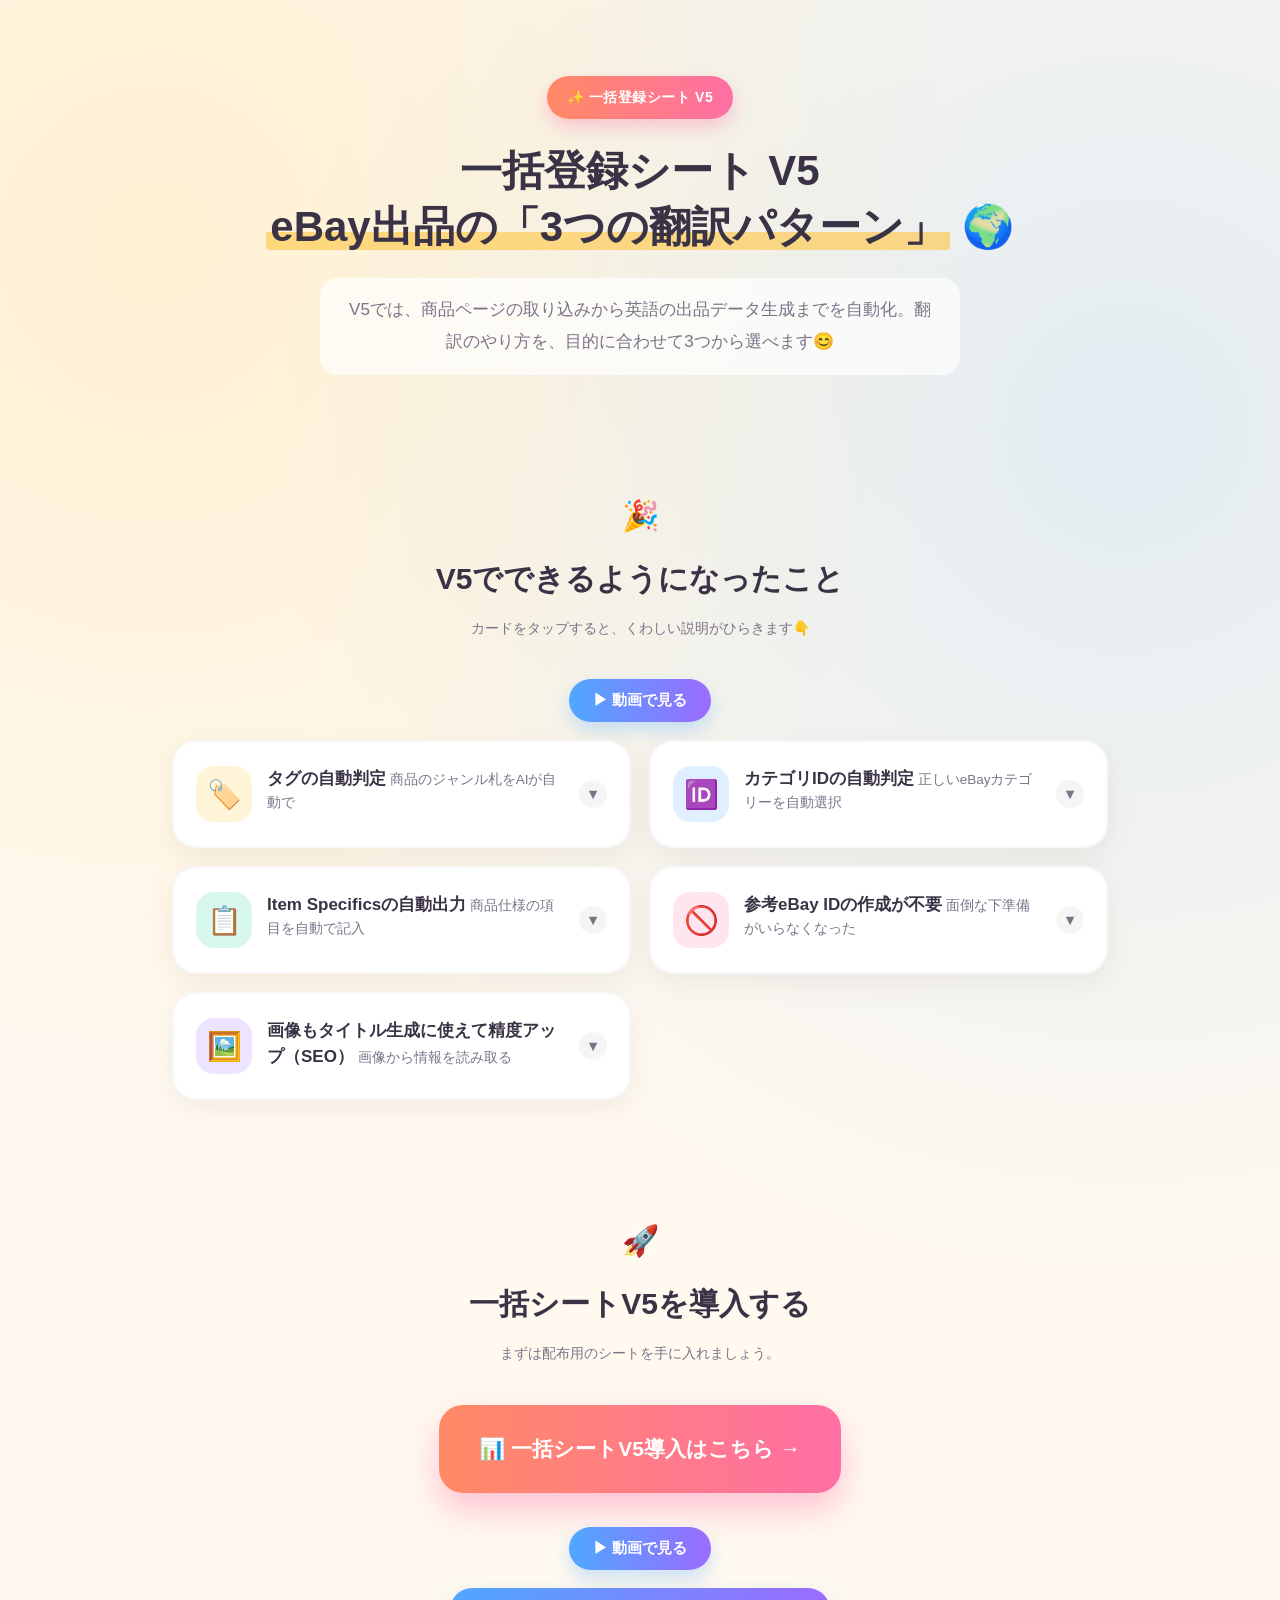
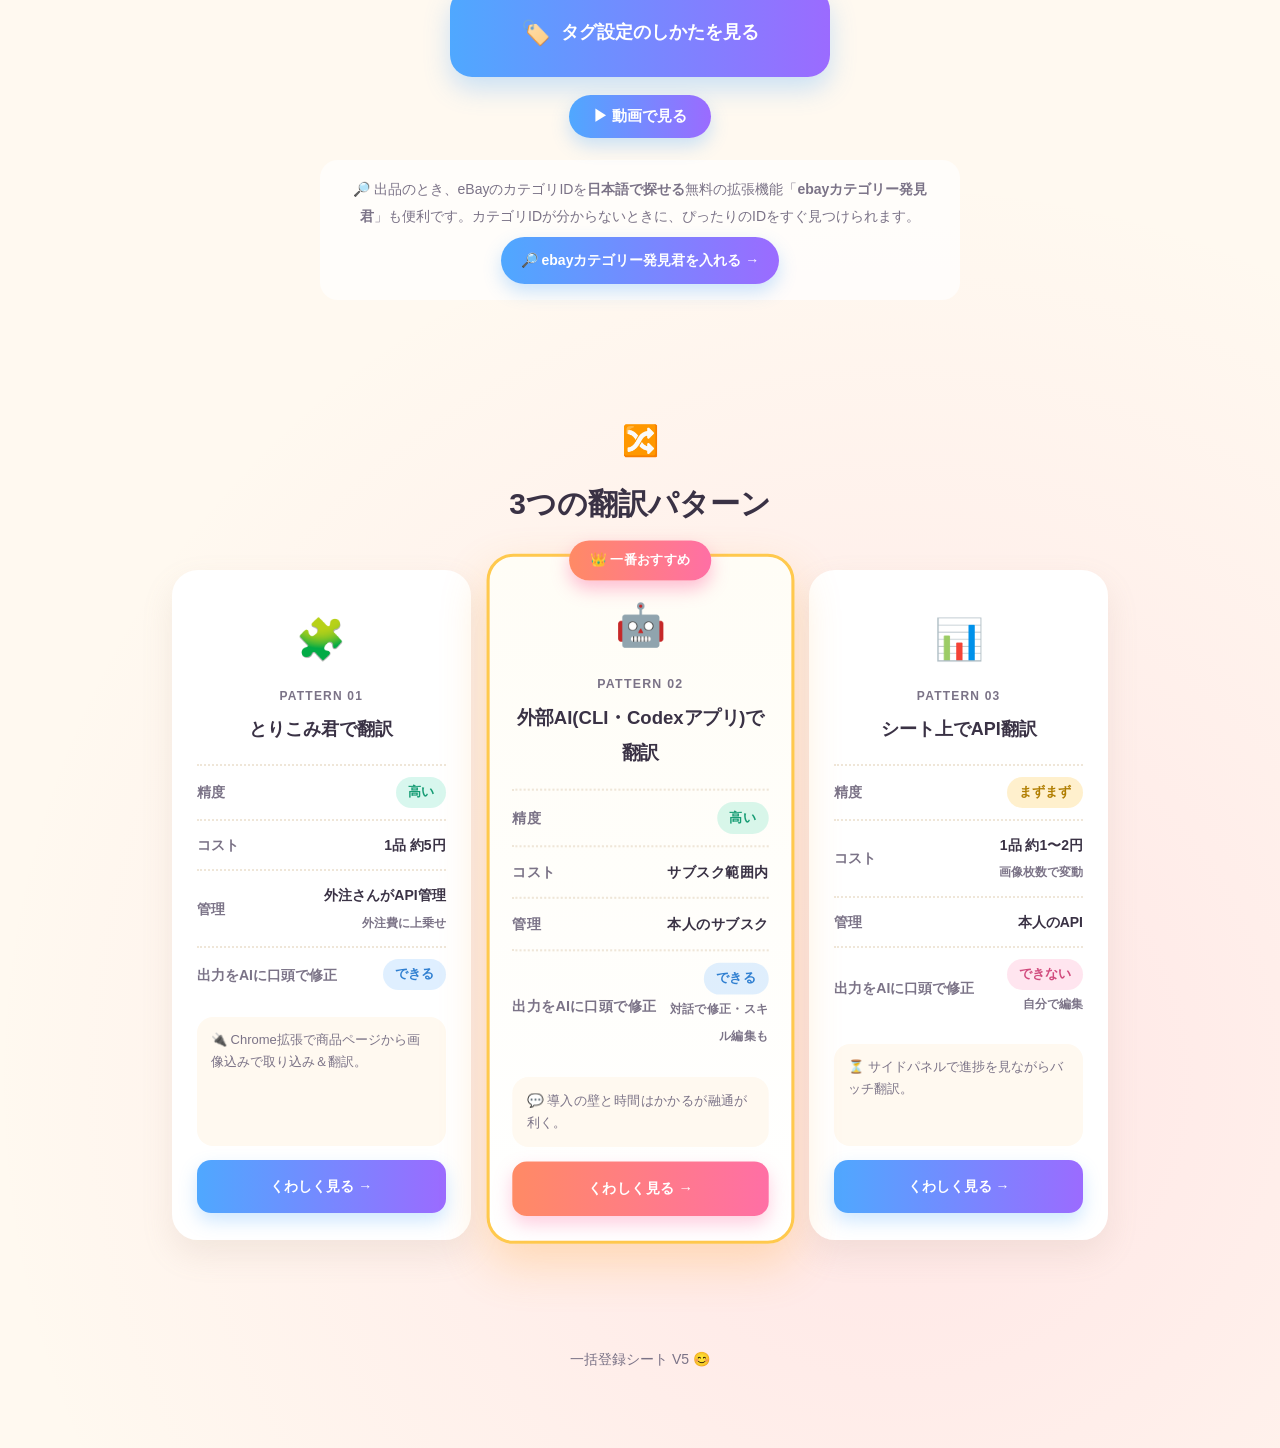
==== index.html @ 91c8193f "一括登録シートV5 ガイドブック（説明動画付き）" ====
<!DOCTYPE html>
<html lang="ja">
<head>
<meta charset="UTF-8">
<meta name="viewport" content="width=device-width, initial-scale=1.0">
<title>一括登録シート V5 — eBay出品の「3つの翻訳パターン」</title>
<style>
  :root {
    --ink: #3a3245;
    --ink-soft: #7b7387;
    --cream: #fff9f0;
    --card: #ffffff;
    --peach: #ff8a65;
    --mint: #2bd4a0;
    --sky: #4fa8ff;
    --grape: #9b6bff;
    --sun: #ffc94d;
    --pink: #ff6fa5;
  }
  * { margin: 0; padding: 0; box-sizing: border-box; }
  html { scroll-behavior: smooth; }
  body {
    font-family: -apple-system, BlinkMacSystemFont, "Hiragino Maru Gothic ProN", "Hiragino Sans", "Yu Gothic", Meiryo, sans-serif;
    color: var(--ink);
    background:
      radial-gradient(circle at 12% 8%, rgba(255,201,77,0.18), transparent 28%),
      radial-gradient(circle at 88% 14%, rgba(79,168,255,0.16), transparent 30%),
      radial-gradient(circle at 70% 88%, rgba(255,111,165,0.14), transparent 32%),
      var(--cream);
    line-height: 1.9;
    -webkit-font-smoothing: antialiased;
  }
  .wrap { max-width: 980px; margin: 0 auto; padding: 0 22px; }

  /* ---------- Header ---------- */
  header { padding: 76px 0 56px; text-align: center; }
  .eyebrow {
    display: inline-block; font-size: 14px; font-weight: 800; letter-spacing: 0.04em;
    color: #fff; padding: 8px 20px; border-radius: 999px; margin-bottom: 24px;
    background: linear-gradient(90deg, var(--peach), var(--pink));
    box-shadow: 0 8px 18px rgba(255,111,165,0.35);
  }
  h1 {
    font-size: clamp(26px, 4.6vw, 42px); font-weight: 900; line-height: 1.35; margin-bottom: 22px;
  }
  h1 .hl {
    background: linear-gradient(transparent 62%, rgba(255,201,77,0.65) 62%);
    padding: 0 4px; border-radius: 4px;
  }
  .lead {
    font-size: clamp(15px, 2.2vw, 17px); color: var(--ink-soft); max-width: 640px; margin: 0 auto;
    background: rgba(255,255,255,0.7); border-radius: 18px; padding: 16px 22px;
  }

  /* ---------- Sections ---------- */
  section { padding: 56px 0; }
  .section-head { text-align: center; margin-bottom: 38px; }
  .section-head h2 { font-size: clamp(22px, 3.6vw, 30px); font-weight: 900; }
  .section-head .emoji { font-size: 30px; display: block; margin-bottom: 6px; }
  .section-head .sub { font-size: 14px; color: var(--ink-soft); margin-top: 8px; }

  /* ---------- Feature accordions ---------- */
  .features { display: grid; grid-template-columns: repeat(2,1fr); gap: 18px; align-items: start; }
  .feature {
    background: var(--card); border-radius: 24px;
    box-shadow: 0 10px 26px rgba(160,140,120,0.12);
    border: 2px solid rgba(0,0,0,0.03);
    overflow: hidden;
    transition: box-shadow .18s, transform .18s;
  }
  .feature:hover { transform: translateY(-3px); box-shadow: 0 16px 34px rgba(160,140,120,0.18); }
  .feature.open { box-shadow: 0 18px 38px rgba(160,140,120,0.20); }

  .feature .acc-btn {
    width: 100%; border: none; background: transparent; cursor: pointer;
    text-align: left; font-family: inherit; color: inherit;
    display: flex; gap: 15px; align-items: flex-start;
    padding: 24px 22px;
  }
  .feature .ic {
    flex: 0 0 56px; width: 56px; height: 56px; border-radius: 18px;
    display: grid; place-items: center; font-size: 28px;
  }
  .feature:nth-child(1) .ic { background: rgba(255,201,77,0.22); }
  .feature:nth-child(2) .ic { background: rgba(79,168,255,0.18); }
  .feature:nth-child(3) .ic { background: rgba(43,212,160,0.18); }
  .feature:nth-child(4) .ic { background: rgba(255,111,165,0.18); }
  .feature:nth-child(5) .ic { background: rgba(155,107,255,0.18); }
  .feature .acc-body-text { flex: 1; min-width: 0; }
  .feature .ft-title { font-size: 17px; font-weight: 800; margin-bottom: 4px; line-height: 1.5; }
  .feature .ft-short { font-size: 13.5px; color: var(--ink-soft); line-height: 1.6; }
  .feature .acc-arrow {
    flex: 0 0 28px; width: 28px; height: 28px; margin-top: 14px;
    border-radius: 999px; background: rgba(0,0,0,0.04);
    display: grid; place-items: center; color: var(--ink-soft);
    font-size: 15px; font-weight: 900; transition: transform .25s, background .2s, color .2s;
  }
  .feature.open .acc-arrow { transform: rotate(180deg); background: rgba(255,138,101,0.2); color: var(--peach); }

  .feature .acc-panel {
    overflow: hidden; max-height: 0;
    transition: max-height .3s ease;
  }
  .feature .acc-inner {
    padding: 0 22px 24px 93px;
    font-size: 14px; color: var(--ink); line-height: 1.85;
  }
  .feature .acc-inner .detail-box {
    background: var(--cream); border-radius: 16px; padding: 14px 16px;
    border: 1px dashed rgba(255,138,101,0.4);
  }

  /* ---------- Comparison cards ---------- */
  .cards { display: grid; grid-template-columns: repeat(3,1fr); gap: 20px; align-items: stretch; }
  .card {
    position: relative; background: var(--card); border-radius: 26px; padding: 28px 22px 24px;
    box-shadow: 0 14px 32px rgba(160,140,120,0.14);
    border: 3px solid #fff;
    display: flex; flex-direction: column;
    transition: transform .18s;
  }
  .card:hover { transform: translateY(-5px); }
  .card .emoji-top { font-size: 40px; text-align: center; margin-bottom: 8px; }
  .card .badge { text-align: center; font-size: 12px; font-weight: 800; color: var(--ink-soft); letter-spacing: .1em; margin-bottom: 4px; }
  .card h3 { text-align: center; font-size: 18px; font-weight: 900; margin-bottom: 18px; }
  .card .row { display: flex; align-items: center; justify-content: space-between; gap: 10px; padding: 11px 0; border-top: 2px dotted #efe6d8; font-size: 14px; }
  .card .row .k { color: var(--ink-soft); font-weight: 700; white-space: nowrap; }
  .card .row .v { text-align: right; font-weight: 700; }
  .card .row .v small { color: var(--ink-soft); font-weight: 600; font-size: 11.5px; }
  .card .feat {
    margin-top: 16px; font-size: 13px; color: var(--ink-soft); line-height: 1.7; flex: 1;
    background: var(--cream); border-radius: 16px; padding: 12px 14px;
  }
  .card .card-link {
    margin-top: 14px; display: block; text-align: center; text-decoration: none;
    font-weight: 900; font-size: 14px; color: #fff;
    padding: 13px 16px; border-radius: 14px;
    background: linear-gradient(90deg, var(--sky), var(--grape));
    box-shadow: 0 8px 18px rgba(79,168,255,0.28);
    transition: transform .15s, box-shadow .15s;
  }
  .card .card-link:hover { transform: translateY(-2px); box-shadow: 0 12px 24px rgba(79,168,255,0.40); }
  .card.featured .card-link {
    background: linear-gradient(90deg, var(--peach), var(--pink));
    box-shadow: 0 8px 18px rgba(255,111,165,0.34);
  }
  .card.featured .card-link:hover { box-shadow: 0 12px 24px rgba(255,111,165,0.46); }

  .chip { display: inline-block; font-size: 13px; padding: 3px 12px; border-radius: 999px; font-weight: 800; }
  .chip.good { background: rgba(43,212,160,0.18); color: #169c74; }
  .chip.mid { background: rgba(255,201,77,0.28); color: #b07d00; }
  .chip.no { background: rgba(255,111,165,0.18); color: #d14a7d; }
  .chip.yes { background: rgba(79,168,255,0.18); color: #2f7fd1; }

  /* ---------- Featured card ---------- */
  .card.featured {
    border: 3px solid var(--sun);
    background: linear-gradient(180deg, #fffdf6, #fff);
    box-shadow: 0 20px 44px rgba(255,170,60,0.30);
    transform: scale(1.03) translateY(-6px);
    z-index: 2;
  }
  .card.featured:hover { transform: scale(1.03) translateY(-10px); }
  .card.featured .ribbon {
    position: absolute; top: -16px; left: 50%; transform: translateX(-50%);
    font-size: 13px; font-weight: 900; color: #fff; padding: 7px 20px; border-radius: 999px;
    background: linear-gradient(90deg, var(--peach), var(--pink));
    box-shadow: 0 8px 18px rgba(255,111,165,0.45); white-space: nowrap;
  }

  /* ---------- Next-step buttons ---------- */
  .nextstep { display: flex; gap: 18px; justify-content: center; flex-wrap: wrap; }
  .big-btn {
    flex: 1 1 300px; max-width: 380px;
    display: flex; align-items: center; justify-content: center; gap: 10px;
    text-decoration: none; text-align: center;
    padding: 22px 24px; border-radius: 22px;
    font-weight: 900; font-size: clamp(15px, 2.4vw, 18px); color: #fff;
    box-shadow: 0 12px 26px rgba(79,168,255,0.30);
    transition: transform .15s, box-shadow .15s;
  }
  .big-btn .b-emoji { font-size: 24px; }
  .big-btn.primary { background: linear-gradient(90deg, var(--peach), var(--pink)); box-shadow: 0 12px 26px rgba(255,111,165,0.34); }
  .big-btn.secondary { background: linear-gradient(90deg, var(--sky), var(--grape)); }
  .big-btn:hover { transform: translateY(-3px); box-shadow: 0 18px 34px rgba(79,168,255,0.42); }
  .big-btn.primary:hover { box-shadow: 0 18px 34px rgba(255,111,165,0.46); }

  footer { padding: 50px 0 76px; text-align: center; color: var(--ink-soft); font-size: 14px; }

  /* ---------- Responsive ---------- */
  @media (max-width: 820px) {
    .cards { grid-template-columns: 1fr; }
    .card.featured { transform: none; }
    .card.featured:hover { transform: translateY(-5px); }
  }
  @media (max-width: 600px) {
    .features { grid-template-columns: 1fr; }
    header { padding: 56px 0 44px; }
    .feature .acc-btn { padding: 20px 18px; gap: 13px; }
    .feature .ic { flex-basis: 50px; width: 50px; height: 50px; font-size: 26px; border-radius: 16px; }
    .feature .acc-inner { padding: 0 18px 22px 18px; }
    .nextstep { flex-direction: column; align-items: stretch; }
    .big-btn { max-width: none; }
  }

  /* ---------- Intro / CTA sheet ---------- */
  .cta-wrap { text-align: center; margin-bottom: 34px; }
  .cta-sheet {
    display: inline-flex; align-items: center; justify-content: center; gap: 12px;
    text-decoration: none; text-align: center;
    padding: 24px 40px; border-radius: 24px;
    font-weight: 900; font-size: clamp(16px, 2.8vw, 21px); color: #fff;
    background: linear-gradient(90deg, var(--peach), var(--pink));
    box-shadow: 0 16px 34px rgba(255,111,165,0.40);
    transition: transform .15s, box-shadow .15s;
  }
  .cta-sheet:hover { transform: translateY(-3px); box-shadow: 0 22px 44px rgba(255,111,165,0.52); }

  /* ---------- 便利ツール案内（カテゴリ発見君） ---------- */
  .tool-note {
    text-align: center; margin-top: 22px;
    font-size: 14px; color: var(--ink-soft); line-height: 1.9;
    background: rgba(255,255,255,0.7); border-radius: 18px; padding: 16px 22px;
    max-width: 640px; margin-left: auto; margin-right: auto;
  }
  .tool-note .tool-link {
    display: inline-block; margin-top: 8px;
    font-weight: 900; font-size: 14px; color: #fff; text-decoration: none;
    padding: 10px 20px; border-radius: 999px;
    background: linear-gradient(90deg, var(--sky), var(--grape));
    box-shadow: 0 8px 18px rgba(79,168,255,0.30);
    transition: transform .15s, box-shadow .15s;
  }
  .tool-note .tool-link:hover { transform: translateY(-2px); box-shadow: 0 12px 24px rgba(79,168,255,0.42); }

  .setup-steps {
    list-style: none; counter-reset: step;
    max-width: 720px; margin: 0 auto;
    display: grid; gap: 14px;
  }
  .setup-steps li {
    counter-increment: step;
    position: relative;
    background: var(--card); border-radius: 20px;
    box-shadow: 0 10px 26px rgba(160,140,120,0.12);
    border: 2px solid rgba(0,0,0,0.03);
    padding: 18px 22px 18px 70px;
    font-size: 14.5px; line-height: 1.8; color: var(--ink);
  }
  .setup-steps li::before {
    content: counter(step);
    position: absolute; left: 18px; top: 16px;
    width: 38px; height: 38px; border-radius: 999px;
    display: grid; place-items: center;
    font-size: 17px; font-weight: 900; color: #fff;
    background: linear-gradient(135deg, var(--sky), var(--grape));
    box-shadow: 0 6px 14px rgba(79,168,255,0.32);
  }
  .setup-steps li a { color: var(--pink); font-weight: 800; text-decoration: none; border-bottom: 2px solid rgba(255,111,165,0.35); }
  .setup-steps li a:hover { border-bottom-color: var(--pink); }

  @media (max-width: 600px) {
    .cta-sheet { padding: 20px 26px; width: 100%; }
    .setup-steps li { padding: 16px 18px 16px 62px; }
    .setup-steps li::before { left: 14px; width: 34px; height: 34px; font-size: 15px; }
  }

  /* Respect reduced-motion */
  @media (prefers-reduced-motion: reduce) {
    .feature .acc-panel, .feature .acc-arrow, .card, .feature, .diff, .big-btn, .cta-sheet { transition: none; }
    html { scroll-behavior: auto; }
  }
</style>
<link rel="stylesheet" href="videos/video-modal.css">
</head>
<body>
  <header>
    <div class="wrap">
      <span class="eyebrow">✨ 一括登録シート V5</span>
      <h1>一括登録シート V5<br><span class="hl">eBay出品の「3つの翻訳パターン」</span> 🌍</h1>
      <p class="lead">V5では、商品ページの取り込みから英語の出品データ生成までを自動化。翻訳のやり方を、目的に合わせて3つから選べます😊</p>
    </div>
  </header>

  <!-- ========== V5でできるようになったこと ========== -->
  <section>
    <div class="wrap">
      <div class="section-head">
        <span class="emoji">🎉</span>
        <h2>V5でできるようになったこと</h2>
        <p class="sub">カードをタップすると、くわしい説明がひらきます👇</p>
      </div>

      <div class="video-btn-wrap"><button class="video-btn" data-video="videos/01_can.mp4">▶ 動画で見る</button></div>

      <div class="features">

        <!-- 1 -->
        <div class="feature">
          <button class="acc-btn" type="button" aria-expanded="false" aria-controls="acc1">
            <span class="ic" aria-hidden="true">🏷️</span>
            <span class="acc-body-text">
              <span class="ft-title">タグの自動判定</span>
              <span class="ft-short">商品のジャンル札をAIが自動で</span>
            </span>
            <span class="acc-arrow" aria-hidden="true">▾</span>
          </button>
          <div class="acc-panel" id="acc1" role="region">
            <div class="acc-inner">
              <div class="detail-box">AIが、あなたが登録したタグ一覧の中から商品に合うものを自動で選んで付けます。タグ1つで送料・カテゴリー・翻訳・利益率などがその行に自動で当たり、計算作業がほぼゼロに。これまでカテゴリーや送料ごとに分けていたシートも、タグで1枚にまとめられます。</div>
            </div>
          </div>
        </div>

        <!-- 2 -->
        <div class="feature">
          <button class="acc-btn" type="button" aria-expanded="false" aria-controls="acc2">
            <span class="ic" aria-hidden="true">🆔</span>
            <span class="acc-body-text">
              <span class="ft-title">カテゴリIDの自動判定</span>
              <span class="ft-short">正しいeBayカテゴリーを自動選択</span>
            </span>
            <span class="acc-arrow" aria-hidden="true">▾</span>
          </button>
          <div class="acc-panel" id="acc2" role="region">
            <div class="acc-inner">
              <div class="detail-box">AIがeBay公式カテゴリーの候補から最適なIDを選び、システムが公式リストで検証してから記入します。存在しない番号や、手数料の高い誤カテゴリーを防ぎます。</div>
            </div>
          </div>
        </div>

        <!-- 3 -->
        <div class="feature">
          <button class="acc-btn" type="button" aria-expanded="false" aria-controls="acc3">
            <span class="ic" aria-hidden="true">📋</span>
            <span class="acc-body-text">
              <span class="ft-title">Item Specificsの自動出力</span>
              <span class="ft-short">商品仕様の項目を自動で記入</span>
            </span>
            <span class="acc-arrow" aria-hidden="true">▾</span>
          </button>
          <div class="acc-panel" id="acc3" role="region">
            <div class="acc-inner">
              <div class="detail-box">商品のジャンルに応じた必須項目（ブランド・型番など）を、AIが自動で埋めます。ジャンルごとに必要な項目セットが切り替わり、eBayの絞り込み検索にもヒット。露出（SEO）が増えます。</div>
            </div>
          </div>
        </div>

        <!-- 4 -->
        <div class="feature">
          <button class="acc-btn" type="button" aria-expanded="false" aria-controls="acc4">
            <span class="ic" aria-hidden="true">🚫</span>
            <span class="acc-body-text">
              <span class="ft-title">参考eBay IDの作成が不要</span>
              <span class="ft-short">面倒な下準備がいらなくなった</span>
            </span>
            <span class="acc-arrow" aria-hidden="true">▾</span>
          </button>
          <div class="acc-panel" id="acc4" role="region">
            <div class="acc-inner">
              <div class="detail-box">カテゴリIDを直接指定できるようになったため、これまで必要だった「参考eBay ID」を事前に用意する手間がなくなりました。</div>
            </div>
          </div>
        </div>

        <!-- 5 -->
        <div class="feature">
          <button class="acc-btn" type="button" aria-expanded="false" aria-controls="acc5">
            <span class="ic" aria-hidden="true">🖼️</span>
            <span class="acc-body-text">
              <span class="ft-title">画像もタイトル生成に使えて精度アップ（SEO）</span>
              <span class="ft-short">画像から情報を読み取る</span>
            </span>
            <span class="acc-arrow" aria-hidden="true">▾</span>
          </button>
          <div class="acc-panel" id="acc5" role="region">
            <div class="acc-inner">
              <div class="detail-box">商品画像をAIに渡せるようになり、テキストだけでは分からない情報（型番・トレカの番号など）も読み取って、より正確なタイトル・商品情報を生成。翻訳の精度が上がり、eBayの検索でも見つけてもらいやすくなります（SEO）。</div>
            </div>
          </div>
        </div>

      </div>
    </div>
  </section>

  <!-- ========== 一括シートV5を導入する ========== -->
  <section>
    <div class="wrap">
      <div class="section-head">
        <span class="emoji">🚀</span>
        <h2>一括シートV5を導入する</h2>
        <p class="sub">まずは配布用のシートを手に入れましょう。</p>
      </div>

      <div class="cta-wrap">
        <a class="cta-sheet" href="setup.html">📊 一括シートV5導入はこちら →</a>
      </div>
      <div class="video-btn-wrap"><button class="video-btn" data-video="videos/02_intro.mp4">▶ 動画で見る</button></div>
      <div class="nextstep">
        <a class="big-btn secondary" href="tags.html"><span class="b-emoji" aria-hidden="true">🏷️</span>タグ設定のしかたを見る</a>
      </div>
      <div class="video-btn-wrap"><button class="video-btn" data-video="videos/03_tags.mp4">▶ 動画で見る</button></div>
      <p class="tool-note">🔎 出品のとき、eBayのカテゴリIDを<strong>日本語で探せる</strong>無料の拡張機能「<strong>ebayカテゴリー発見君</strong>」も便利です。カテゴリIDが分からないときに、ぴったりのIDをすぐ見つけられます。<br><a class="tool-link" href="https://chromewebstore.google.com/detail/ebay%E3%82%AB%E3%83%86%E3%82%B4%E3%83%AA%E3%83%BC%E7%99%BA%E8%A6%8B%E5%90%9B/odkfnbgokfieockaliialpdjpjalhfab" target="_blank" rel="noopener">🔎 ebayカテゴリー発見君を入れる →</a></p>
    </div>
  </section>

  <!-- ========== 3つの翻訳パターン ========== -->
  <section>
    <div class="wrap">
      <div class="section-head">
        <span class="emoji">🔀</span>
        <h2>3つの翻訳パターン</h2>
      </div>

      <div class="cards">

        <!-- Pattern 1 -->
        <div class="card">
          <div class="emoji-top" aria-hidden="true">🧩</div>
          <div class="badge">PATTERN 01</div>
          <h3>とりこみ君で翻訳</h3>
          <div class="row"><span class="k">精度</span><span class="v"><span class="chip good">高い</span></span></div>
          <div class="row"><span class="k">コスト</span><span class="v">1品 約5円</span></div>
          <div class="row"><span class="k">管理</span><span class="v">外注さんがAPI管理<br><small>外注費に上乗せ</small></span></div>
          <div class="row"><span class="k">出力をAIに口頭で修正</span><span class="v"><span class="chip yes">できる</span></span></div>
          <div class="feat">🔌 Chrome拡張で商品ページから画像込みで取り込み＆翻訳。</div>
          <a class="card-link" href="torikomikun.html">くわしく見る →</a>
        </div>

        <!-- Pattern 2 (featured) -->
        <div class="card featured">
          <span class="ribbon">👑 一番おすすめ</span>
          <div class="emoji-top" aria-hidden="true">🤖</div>
          <div class="badge">PATTERN 02</div>
          <h3>外部AI(CLI・Codexアプリ)で翻訳</h3>
          <div class="row"><span class="k">精度</span><span class="v"><span class="chip good">高い</span></span></div>
          <div class="row"><span class="k">コスト</span><span class="v">サブスク範囲内</span></div>
          <div class="row"><span class="k">管理</span><span class="v">本人のサブスク</span></div>
          <div class="row"><span class="k">出力をAIに口頭で修正</span><span class="v"><span class="chip yes">できる</span><br><small>対話で修正・スキル編集も</small></span></div>
          <div class="feat">💬 導入の壁と時間はかかるが融通が利く。</div>
          <a class="card-link" href="external-ai.html">くわしく見る →</a>
        </div>

        <!-- Pattern 3 -->
        <div class="card">
          <div class="emoji-top" aria-hidden="true">📊</div>
          <div class="badge">PATTERN 03</div>
          <h3>シート上でAPI翻訳</h3>
          <div class="row"><span class="k">精度</span><span class="v"><span class="chip mid">まずまず</span></span></div>
          <div class="row"><span class="k">コスト</span><span class="v">1品 約1〜2円<br><small>画像枚数で変動</small></span></div>
          <div class="row"><span class="k">管理</span><span class="v">本人のAPI</span></div>
          <div class="row"><span class="k">出力をAIに口頭で修正</span><span class="v"><span class="chip no">できない</span><br><small>自分で編集</small></span></div>
          <div class="feat">⏳ サイドパネルで進捗を見ながらバッチ翻訳。</div>
          <a class="card-link" href="sheet-api.html">くわしく見る →</a>
        </div>

      </div>
    </div>
  </section>

  <footer><div class="wrap">一括登録シート V5 😊</div></footer>

  <script>
    // 各カードを独立に開閉するアコーディオン(最小限のJS)
    (function () {
      var buttons = document.querySelectorAll('.feature .acc-btn');
      buttons.forEach(function (btn) {
        var panel = document.getElementById(btn.getAttribute('aria-controls'));
        var feature = btn.closest('.feature');
        btn.addEventListener('click', function () {
          var isOpen = btn.getAttribute('aria-expanded') === 'true';
          if (isOpen) {
            btn.setAttribute('aria-expanded', 'false');
            feature.classList.remove('open');
            panel.style.maxHeight = null;
          } else {
            btn.setAttribute('aria-expanded', 'true');
            feature.classList.add('open');
            panel.style.maxHeight = panel.scrollHeight + 'px';
          }
        });
      });
      // 開いているパネルの高さをリサイズ時に追従(レスポンシブで折り返しが変わるため)
      window.addEventListener('resize', function () {
        document.querySelectorAll('.feature.open .acc-panel').forEach(function (panel) {
          panel.style.maxHeight = panel.scrollHeight + 'px';
        });
      });
    })();
  </script>
<script src="videos/video-modal.js"></script>
</body>
</html>
---- videos/video-modal.css ----
.video-btn-wrap { margin: 18px 0; text-align: center; }
.video-btn {
  display: inline-flex; align-items: center; gap: 8px;
  padding: 12px 24px; border: none; border-radius: 999px;
  color: #fff; background: linear-gradient(90deg, var(--sky), var(--grape));
  box-shadow: 0 8px 18px rgba(79,168,255,.30);
  font-family: inherit; font-size: 15px; font-weight: 900;
  cursor: pointer; transition: transform .15s, box-shadow .15s;
}
.video-btn:hover { transform: translateY(-2px); box-shadow: 0 12px 26px rgba(79,168,255,.42); }
#vm-overlay { position: fixed; inset: 0; display: none; align-items: center; justify-content: center; background: rgba(0,0,0,.78); z-index: 9999; }
#vm-box { position: relative; width: 100%; max-width: 860px; overflow: hidden; background: #000; border-radius: 12px; box-shadow: 0 24px 60px rgba(0,0,0,.6); }
#vm-video { display: block; width: 100%; aspect-ratio: 16/9; background: #000; }
#vm-close { position: absolute; top: 10px; right: 12px; z-index: 1; display: grid; place-items: center; width: 36px; height: 36px; border: none; border-radius: 999px; color: #fff; background: rgba(255,255,255,.18); font-size: 20px; cursor: pointer; transition: background .15s; }
#vm-close:hover { background: rgba(255,255,255,.35); }
@media (max-width:600px) { #vm-overlay { padding: 12px; } #vm-box { max-width: 90vw; } .video-btn { font-size: 14px; } }
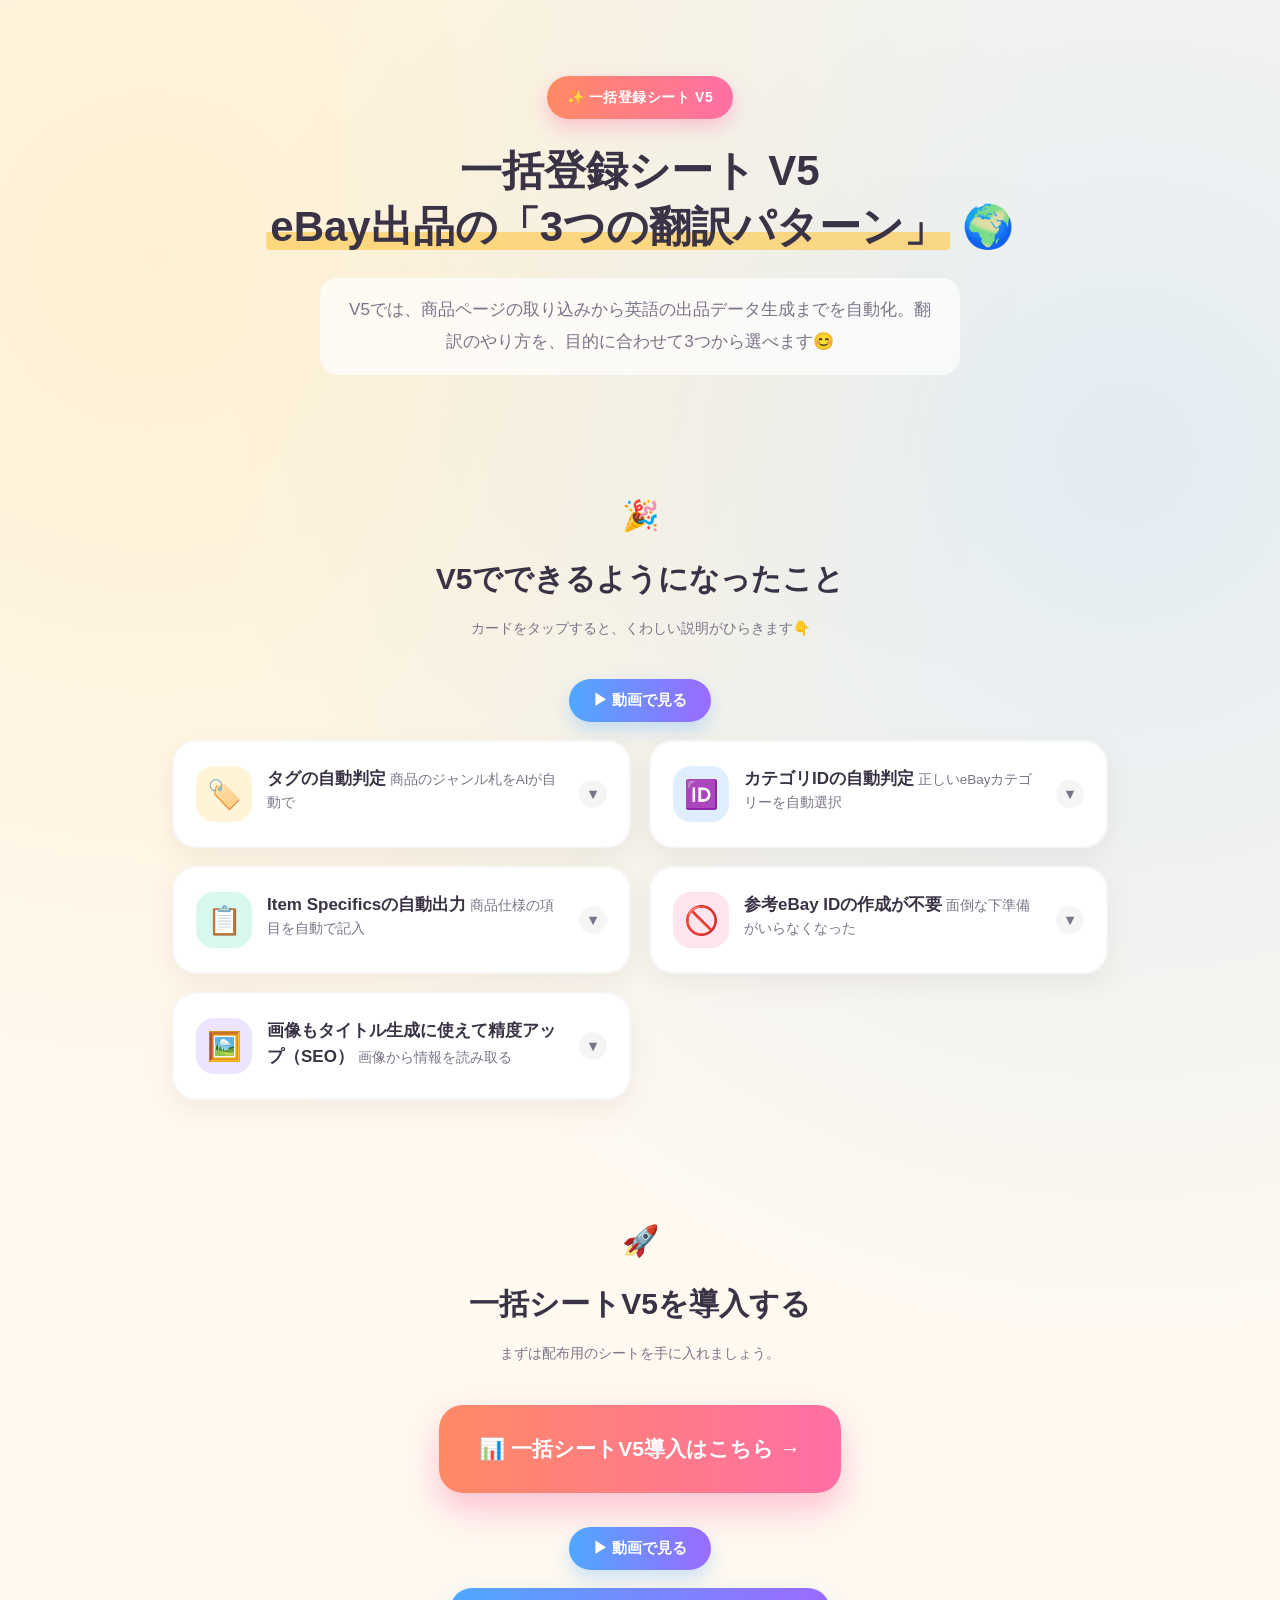
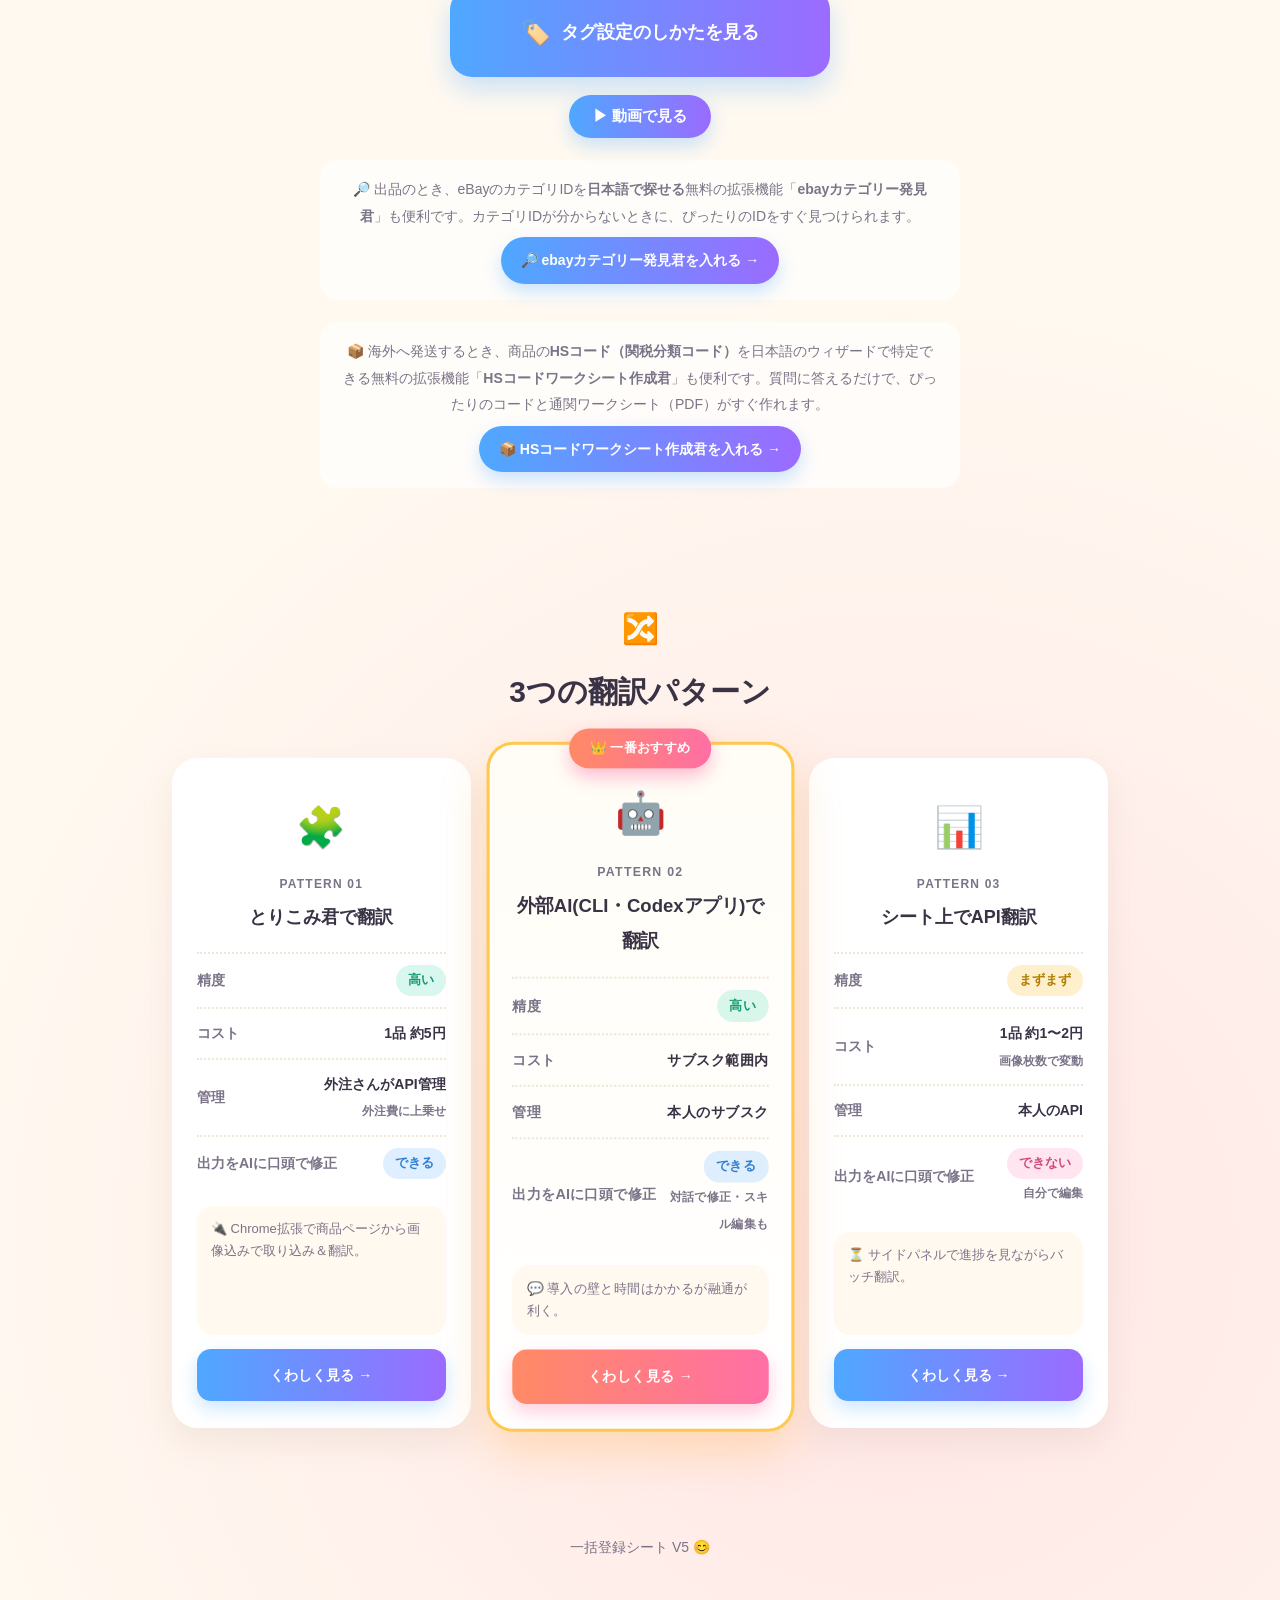
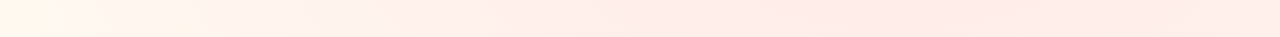
==== commit ee689d40: "ガイドにHSコードワークシート作成君の紹介ボックスを追加 ebayカテゴリー発見君と同じパターンで、一括シートV5導入セクションに HSコード拡張(chromewebstore gcpcggip..." ====
--- a/index.html
+++ b/index.html
@@ -402,6 +402,7 @@
       </div>
       <div class="video-btn-wrap"><button class="video-btn" data-video="videos/03_tags.mp4">▶ 動画で見る</button></div>
       <p class="tool-note">🔎 出品のとき、eBayのカテゴリIDを<strong>日本語で探せる</strong>無料の拡張機能「<strong>ebayカテゴリー発見君</strong>」も便利です。カテゴリIDが分からないときに、ぴったりのIDをすぐ見つけられます。<br><a class="tool-link" href="https://chromewebstore.google.com/detail/ebay%E3%82%AB%E3%83%86%E3%82%B4%E3%83%AA%E3%83%BC%E7%99%BA%E8%A6%8B%E5%90%9B/odkfnbgokfieockaliialpdjpjalhfab" target="_blank" rel="noopener">🔎 ebayカテゴリー発見君を入れる →</a></p>
+      <p class="tool-note">📦 海外へ発送するとき、商品の<strong>HSコード（関税分類コード）</strong>を日本語のウィザードで特定できる無料の拡張機能「<strong>HSコードワークシート作成君</strong>」も便利です。質問に答えるだけで、ぴったりのコードと通関ワークシート（PDF）がすぐ作れます。<br><a class="tool-link" href="https://chromewebstore.google.com/detail/gcpcggipdoekmomfhmgpdkfhilijhdcg" target="_blank" rel="noopener">📦 HSコードワークシート作成君を入れる →</a></p>
     </div>
   </section>
 
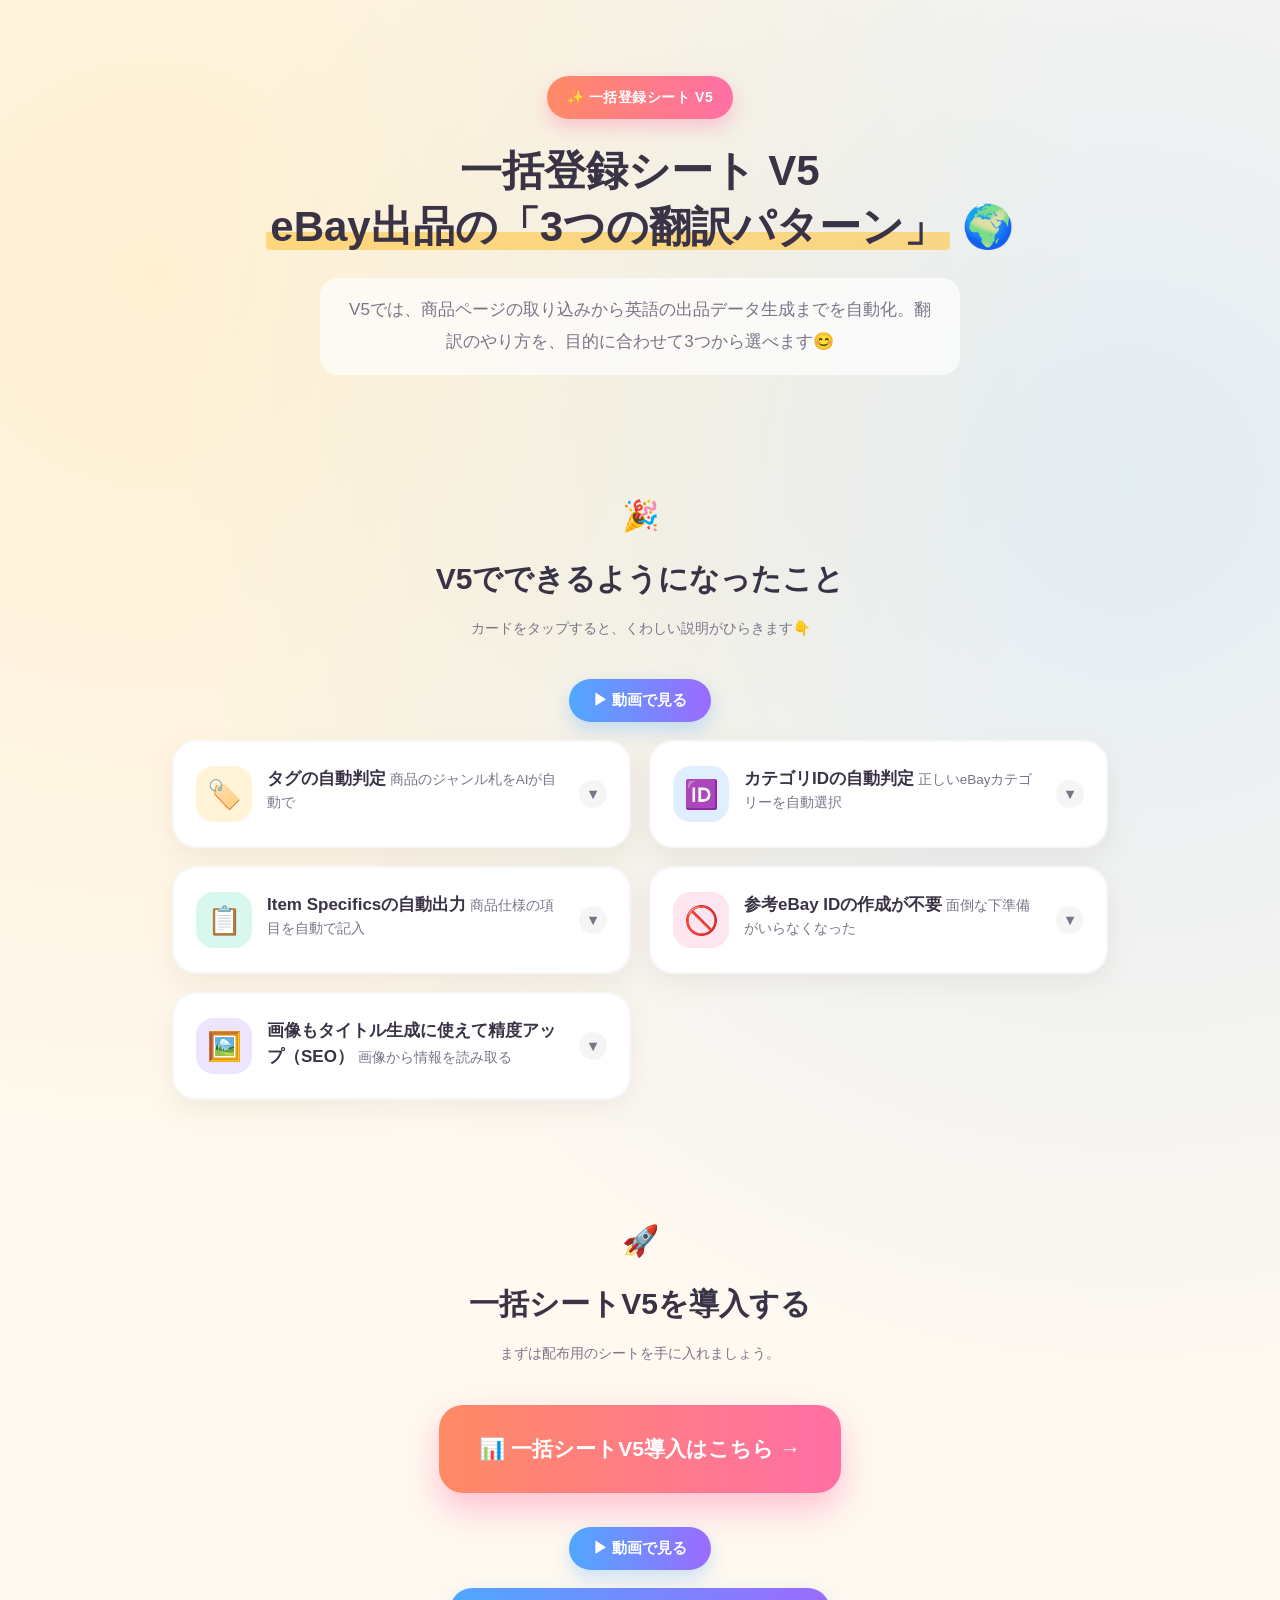
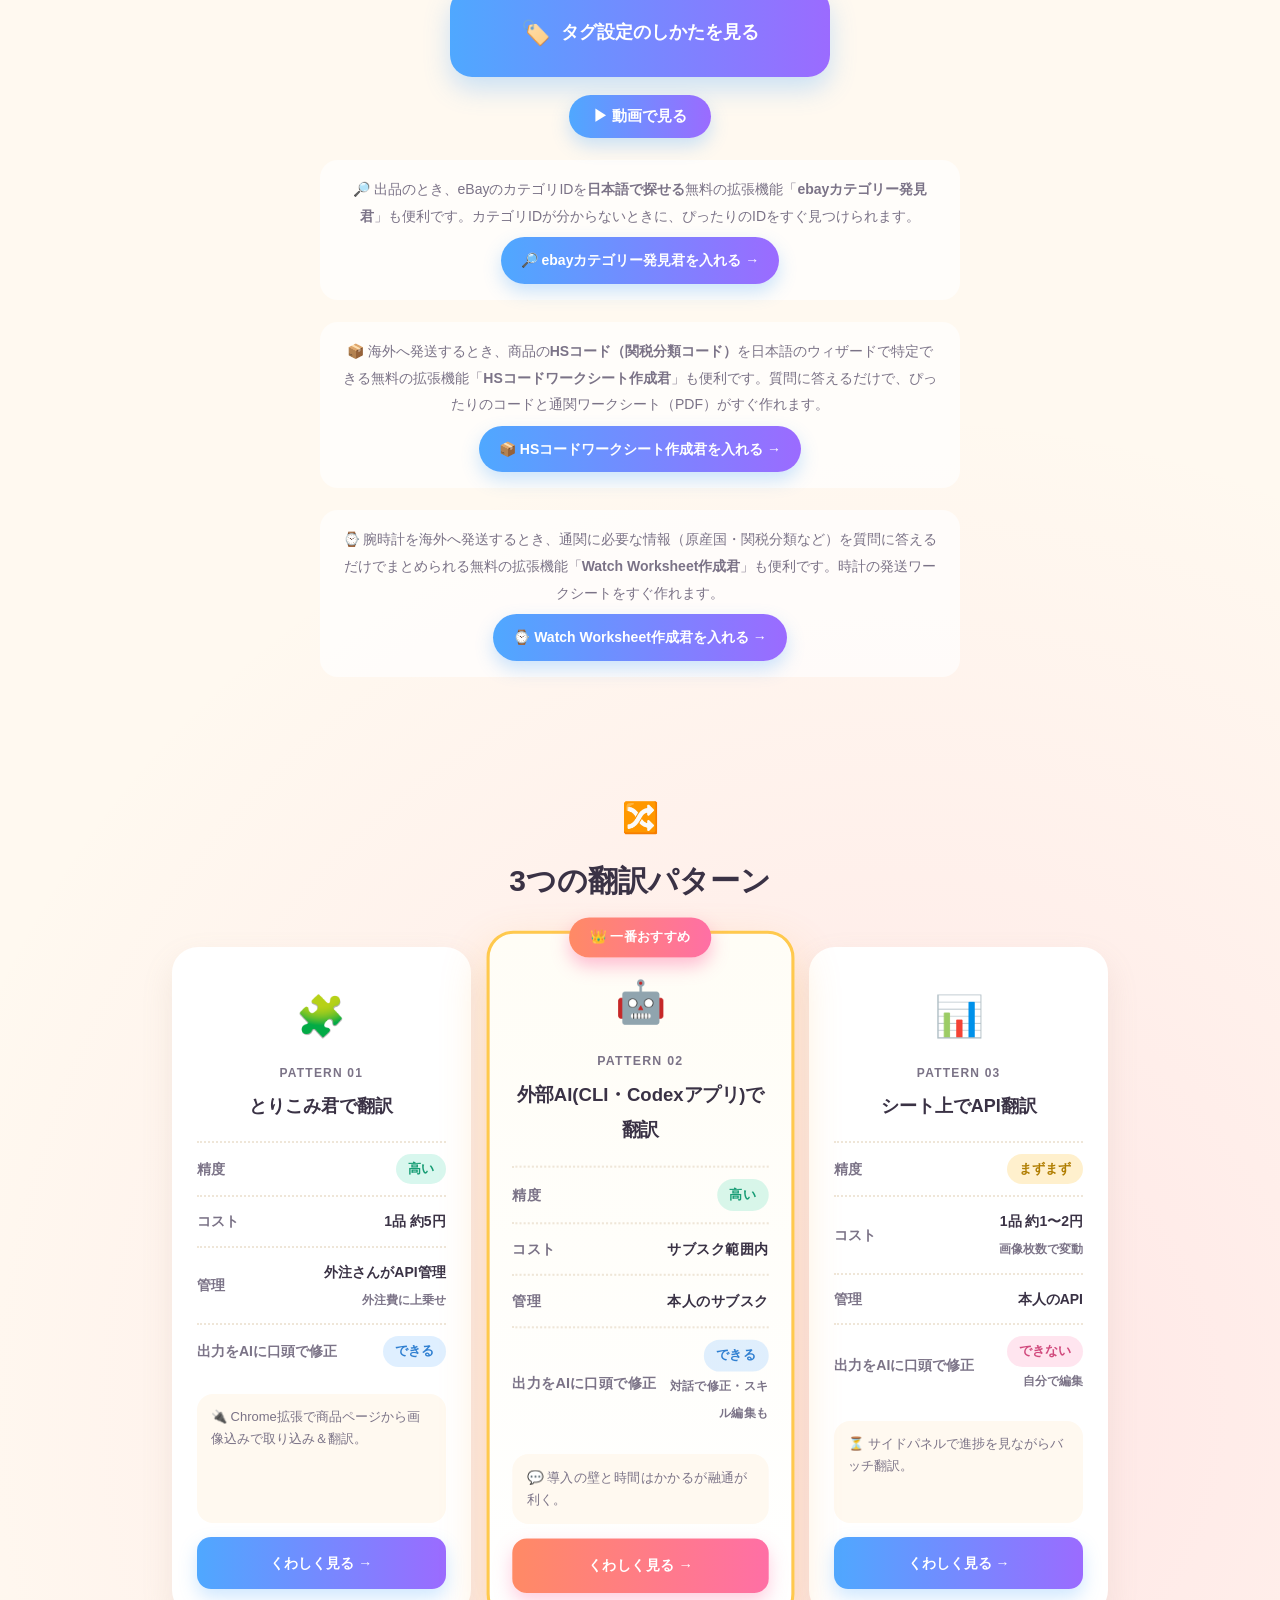
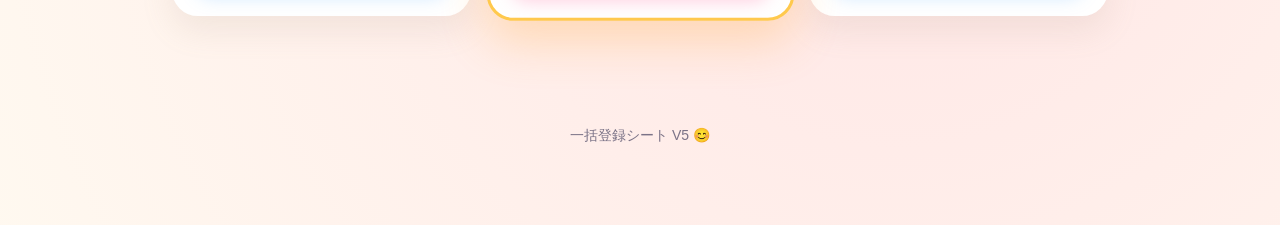
==== commit f1197d67: "ガイドにWatch Worksheet作成君の紹介ボックスを追加 ebayカテゴリー発見君・HSコードワークシート作成君と同じパターンで、 時計の通関ワークシート拡張(chromewebstore g" ====
--- a/index.html
+++ b/index.html
@@ -403,6 +403,7 @@
       <div class="video-btn-wrap"><button class="video-btn" data-video="videos/03_tags.mp4">▶ 動画で見る</button></div>
       <p class="tool-note">🔎 出品のとき、eBayのカテゴリIDを<strong>日本語で探せる</strong>無料の拡張機能「<strong>ebayカテゴリー発見君</strong>」も便利です。カテゴリIDが分からないときに、ぴったりのIDをすぐ見つけられます。<br><a class="tool-link" href="https://chromewebstore.google.com/detail/ebay%E3%82%AB%E3%83%86%E3%82%B4%E3%83%AA%E3%83%BC%E7%99%BA%E8%A6%8B%E5%90%9B/odkfnbgokfieockaliialpdjpjalhfab" target="_blank" rel="noopener">🔎 ebayカテゴリー発見君を入れる →</a></p>
       <p class="tool-note">📦 海外へ発送するとき、商品の<strong>HSコード（関税分類コード）</strong>を日本語のウィザードで特定できる無料の拡張機能「<strong>HSコードワークシート作成君</strong>」も便利です。質問に答えるだけで、ぴったりのコードと通関ワークシート（PDF）がすぐ作れます。<br><a class="tool-link" href="https://chromewebstore.google.com/detail/gcpcggipdoekmomfhmgpdkfhilijhdcg" target="_blank" rel="noopener">📦 HSコードワークシート作成君を入れる →</a></p>
+      <p class="tool-note">⌚ 腕時計を海外へ発送するとき、通関に必要な情報（原産国・関税分類など）を質問に答えるだけでまとめられる無料の拡張機能「<strong>Watch Worksheet作成君</strong>」も便利です。時計の発送ワークシートをすぐ作れます。<br><a class="tool-link" href="https://chromewebstore.google.com/detail/ghmahichplabgpbhdjobbmnkfpbcdcid" target="_blank" rel="noopener">⌚ Watch Worksheet作成君を入れる →</a></p>
     </div>
   </section>
 
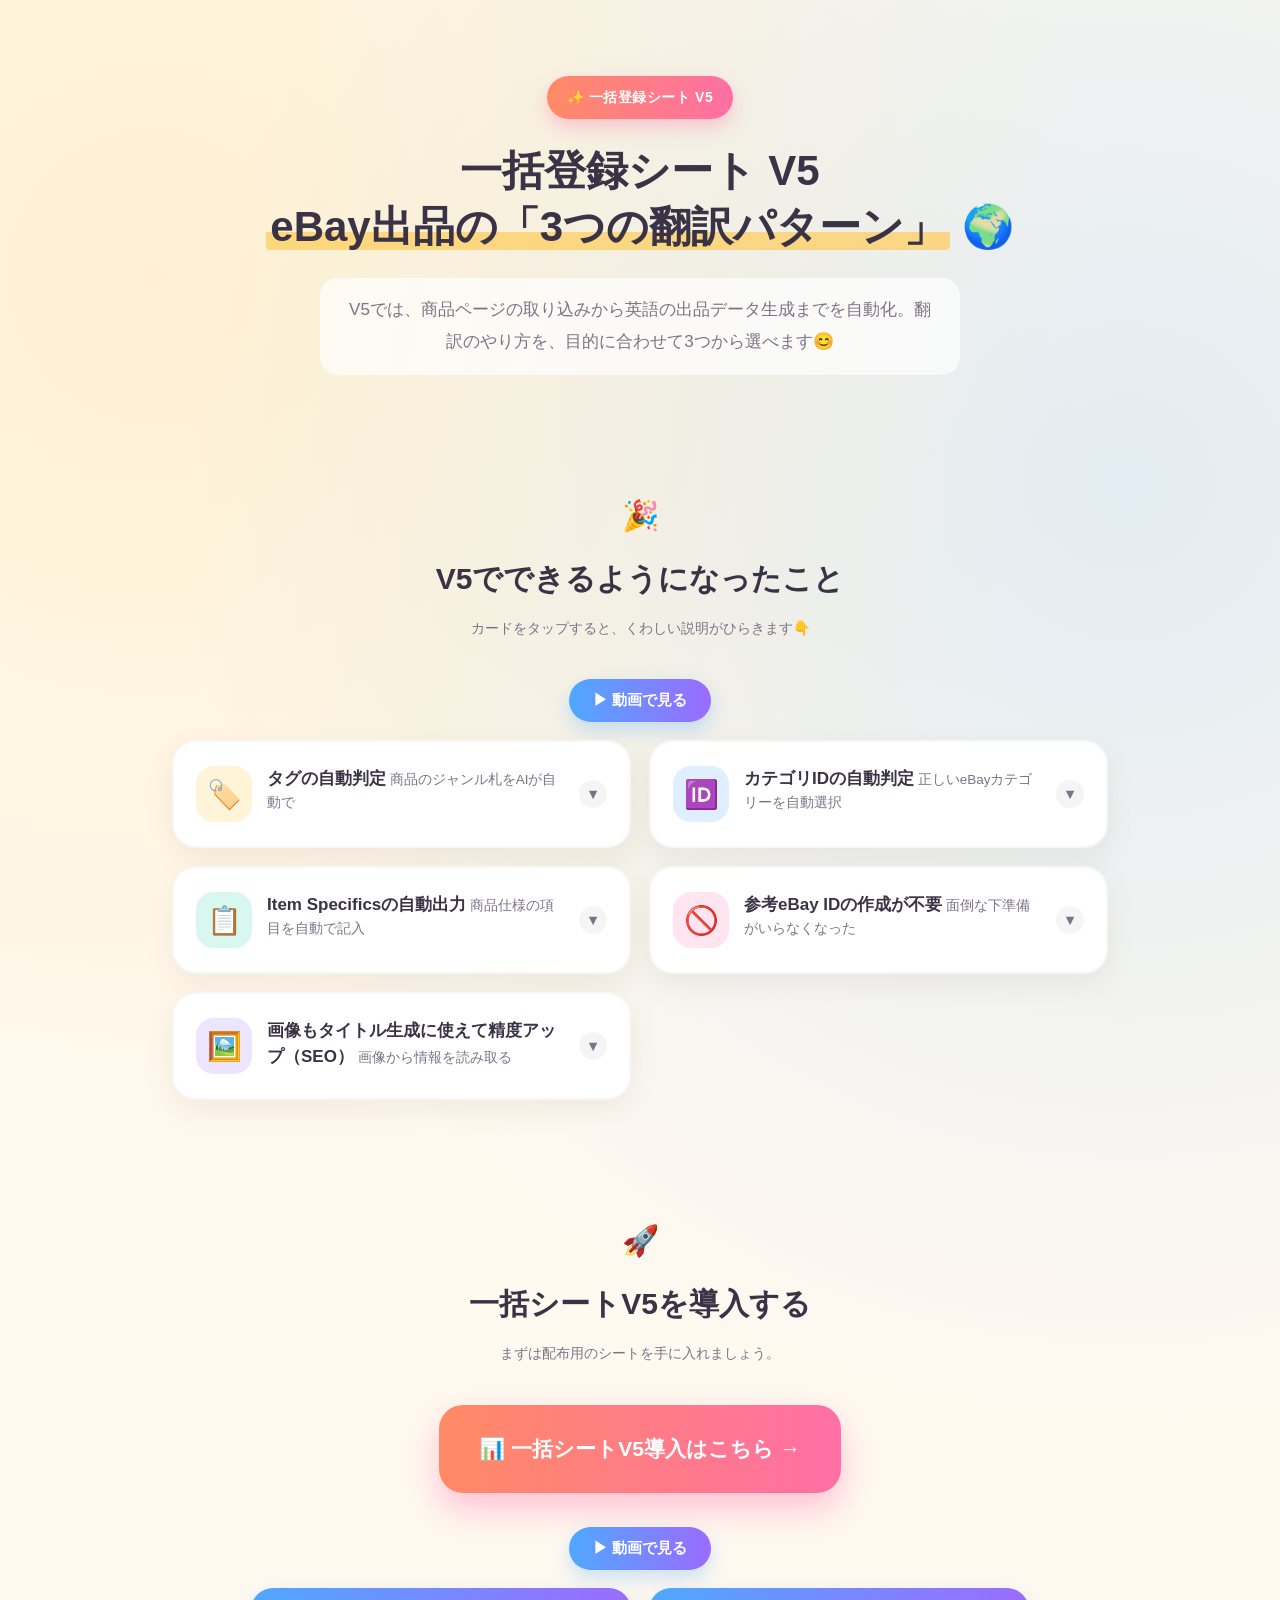
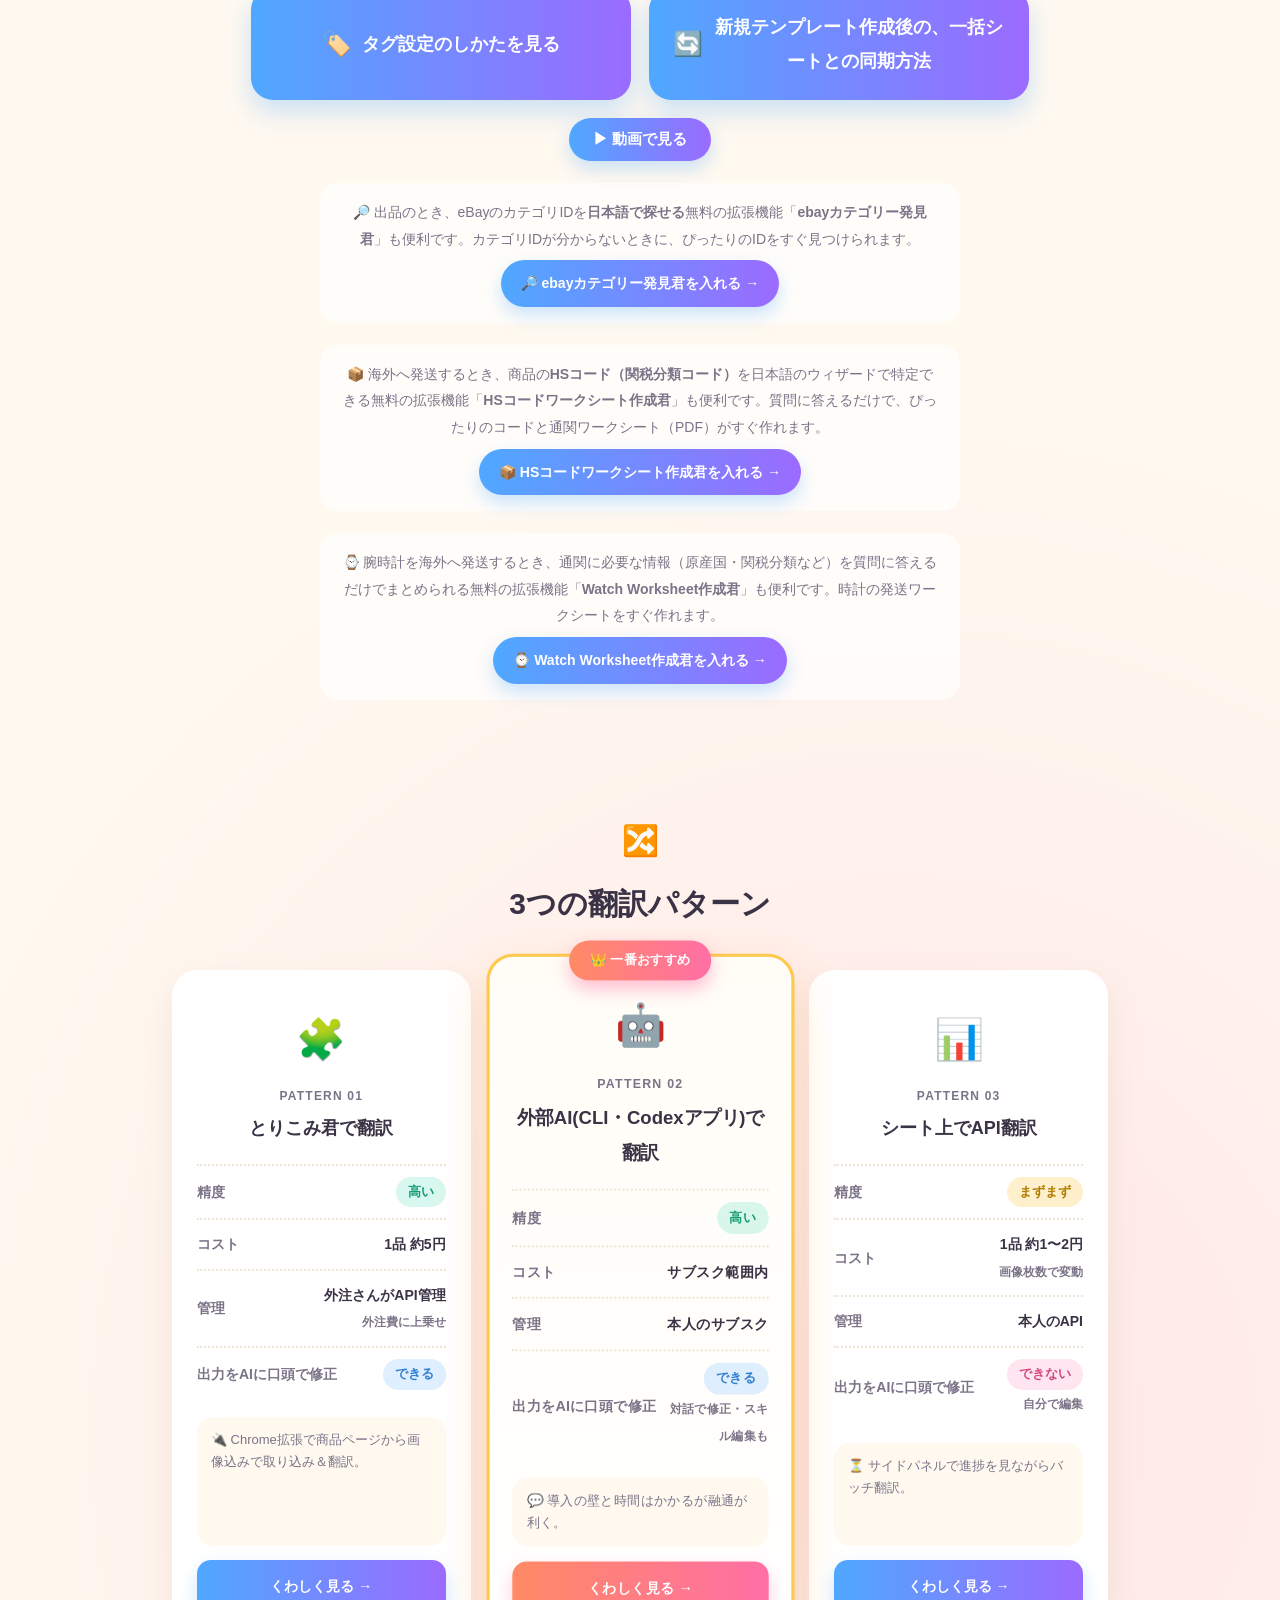
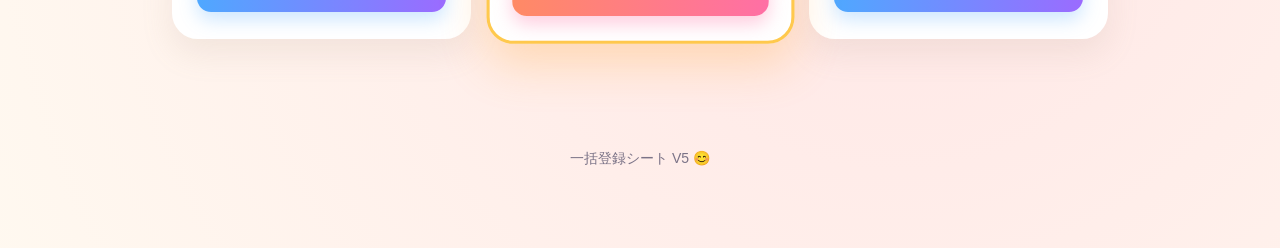
==== commit 7cffec30: "feat: 新規テンプレート作成後の同期方法ページを追加（template-sync.html、index/setupからリンク） Co-Authored-By: Claude Fable 5.1 <" ====
--- a/index.html
+++ b/index.html
@@ -399,6 +399,7 @@
       <div class="video-btn-wrap"><button class="video-btn" data-video="videos/02_intro.mp4">▶ 動画で見る</button></div>
       <div class="nextstep">
         <a class="big-btn secondary" href="tags.html"><span class="b-emoji" aria-hidden="true">🏷️</span>タグ設定のしかたを見る</a>
+        <a class="big-btn secondary" href="template-sync.html"><span class="b-emoji" aria-hidden="true">🔄</span>新規テンプレート作成後の、一括シートとの同期方法</a>
       </div>
       <div class="video-btn-wrap"><button class="video-btn" data-video="videos/03_tags.mp4">▶ 動画で見る</button></div>
       <p class="tool-note">🔎 出品のとき、eBayのカテゴリIDを<strong>日本語で探せる</strong>無料の拡張機能「<strong>ebayカテゴリー発見君</strong>」も便利です。カテゴリIDが分からないときに、ぴったりのIDをすぐ見つけられます。<br><a class="tool-link" href="https://chromewebstore.google.com/detail/ebay%E3%82%AB%E3%83%86%E3%82%B4%E3%83%AA%E3%83%BC%E7%99%BA%E8%A6%8B%E5%90%9B/odkfnbgokfieockaliialpdjpjalhfab" target="_blank" rel="noopener">🔎 ebayカテゴリー発見君を入れる →</a></p>
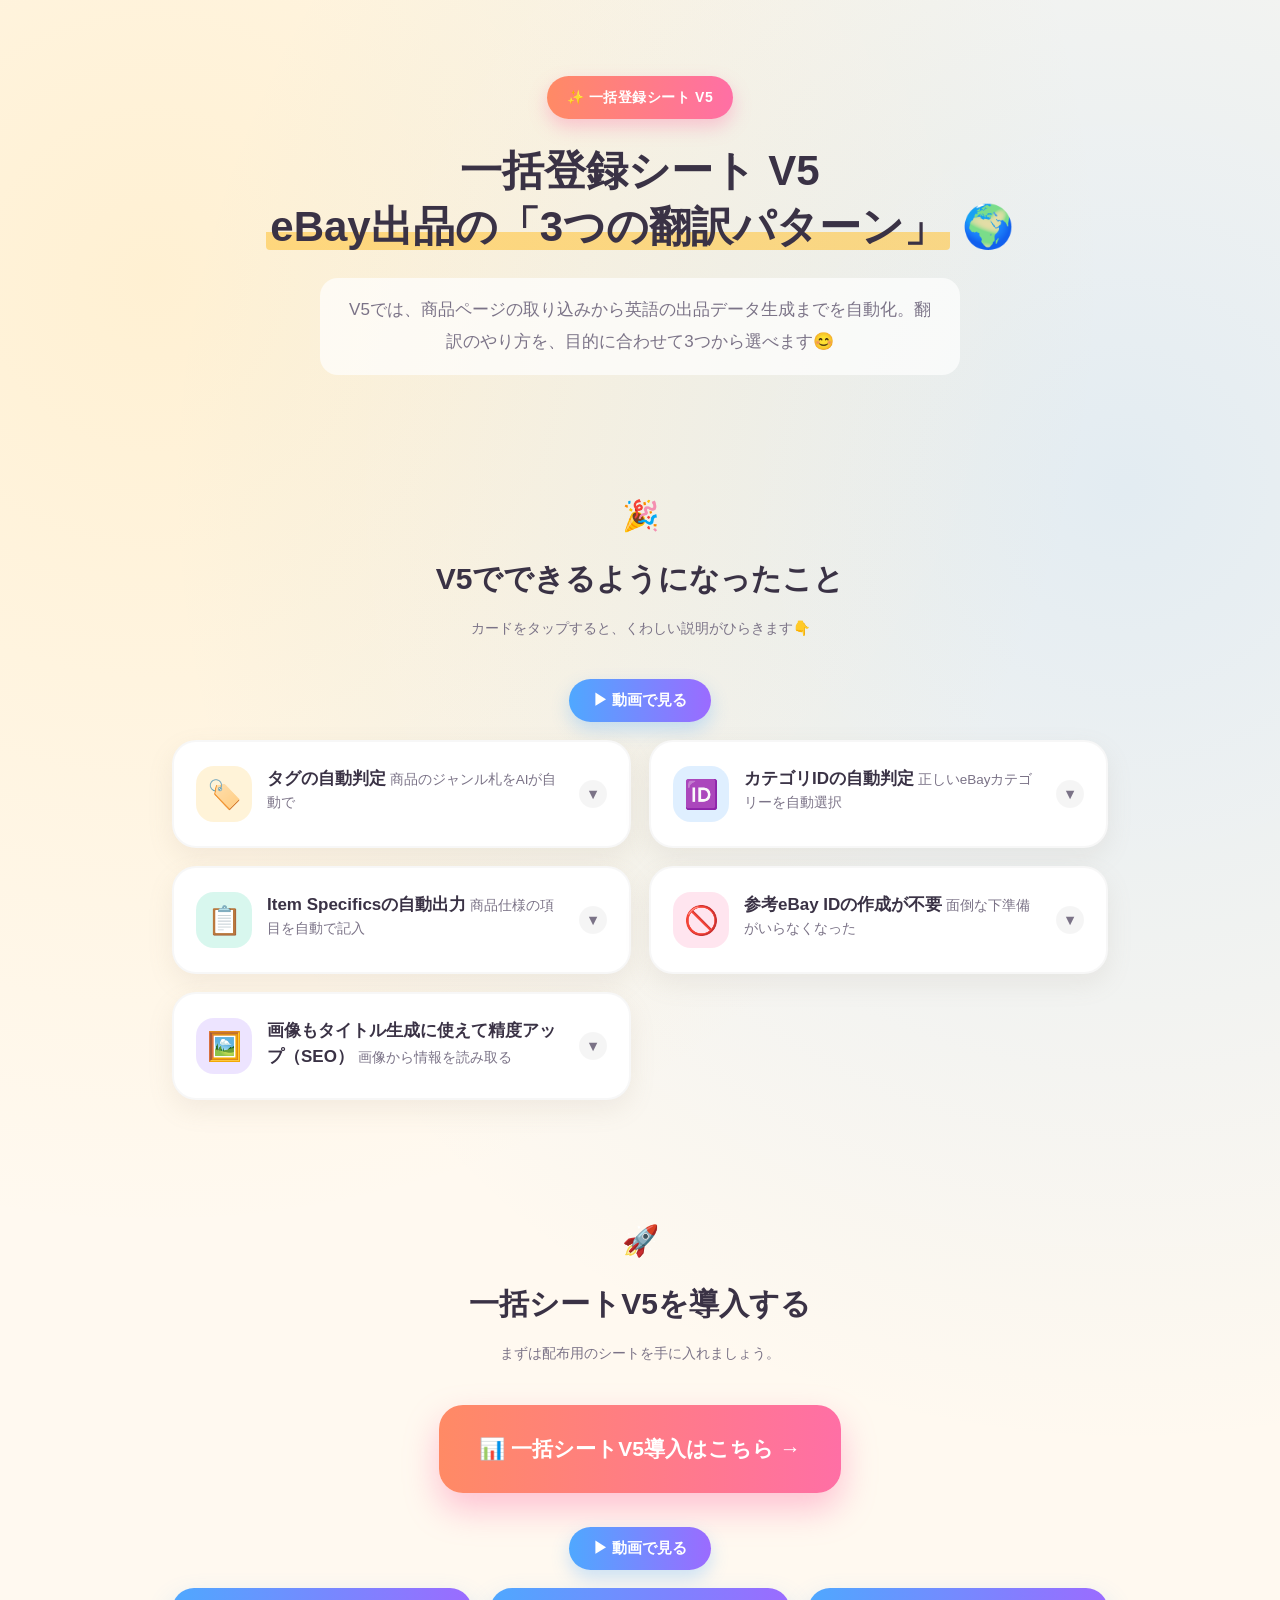
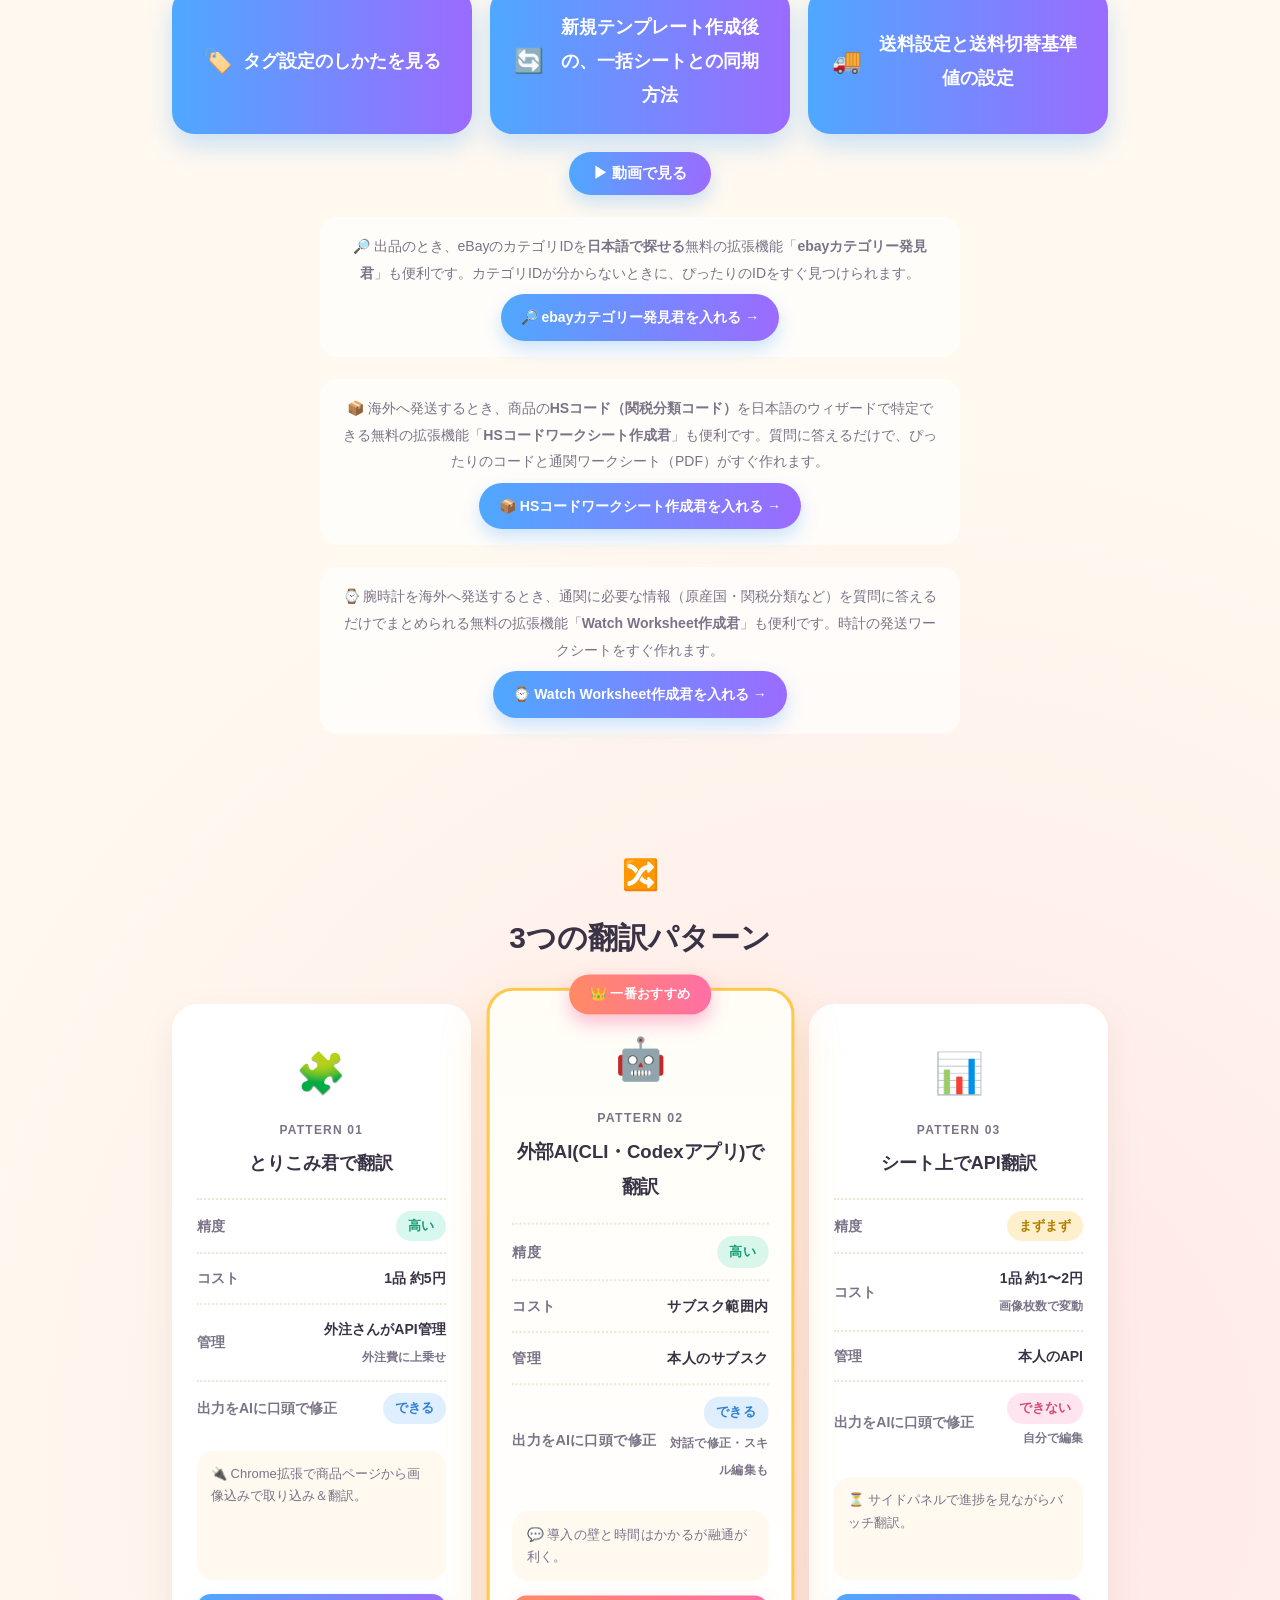
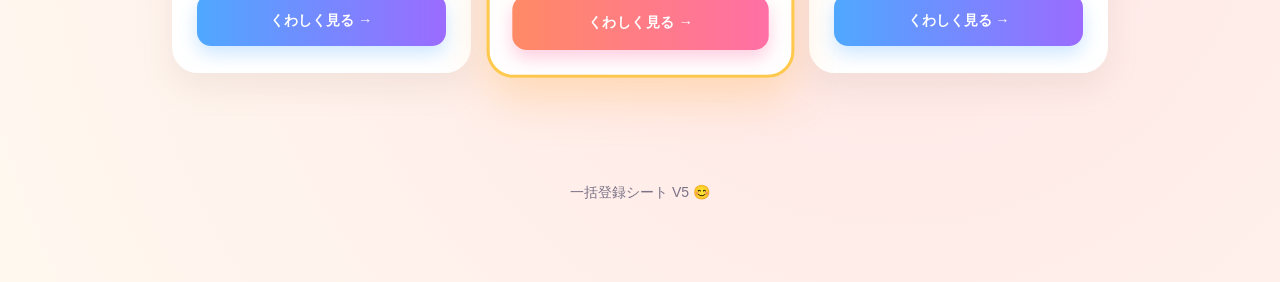
==== commit 15cdd10f: "feat: 送料設定と送料切替基準値の設定ページを追加（shipping-settings.html、index/tagsからリンク） Co-Authored-By: Claude Fable 5.1" ====
--- a/index.html
+++ b/index.html
@@ -400,6 +400,7 @@
       <div class="nextstep">
         <a class="big-btn secondary" href="tags.html"><span class="b-emoji" aria-hidden="true">🏷️</span>タグ設定のしかたを見る</a>
         <a class="big-btn secondary" href="template-sync.html"><span class="b-emoji" aria-hidden="true">🔄</span>新規テンプレート作成後の、一括シートとの同期方法</a>
+        <a class="big-btn secondary" href="shipping-settings.html"><span class="b-emoji" aria-hidden="true">🚚</span>送料設定と送料切替基準値の設定</a>
       </div>
       <div class="video-btn-wrap"><button class="video-btn" data-video="videos/03_tags.mp4">▶ 動画で見る</button></div>
       <p class="tool-note">🔎 出品のとき、eBayのカテゴリIDを<strong>日本語で探せる</strong>無料の拡張機能「<strong>ebayカテゴリー発見君</strong>」も便利です。カテゴリIDが分からないときに、ぴったりのIDをすぐ見つけられます。<br><a class="tool-link" href="https://chromewebstore.google.com/detail/ebay%E3%82%AB%E3%83%86%E3%82%B4%E3%83%AA%E3%83%BC%E7%99%BA%E8%A6%8B%E5%90%9B/odkfnbgokfieockaliialpdjpjalhfab" target="_blank" rel="noopener">🔎 ebayカテゴリー発見君を入れる →</a></p>
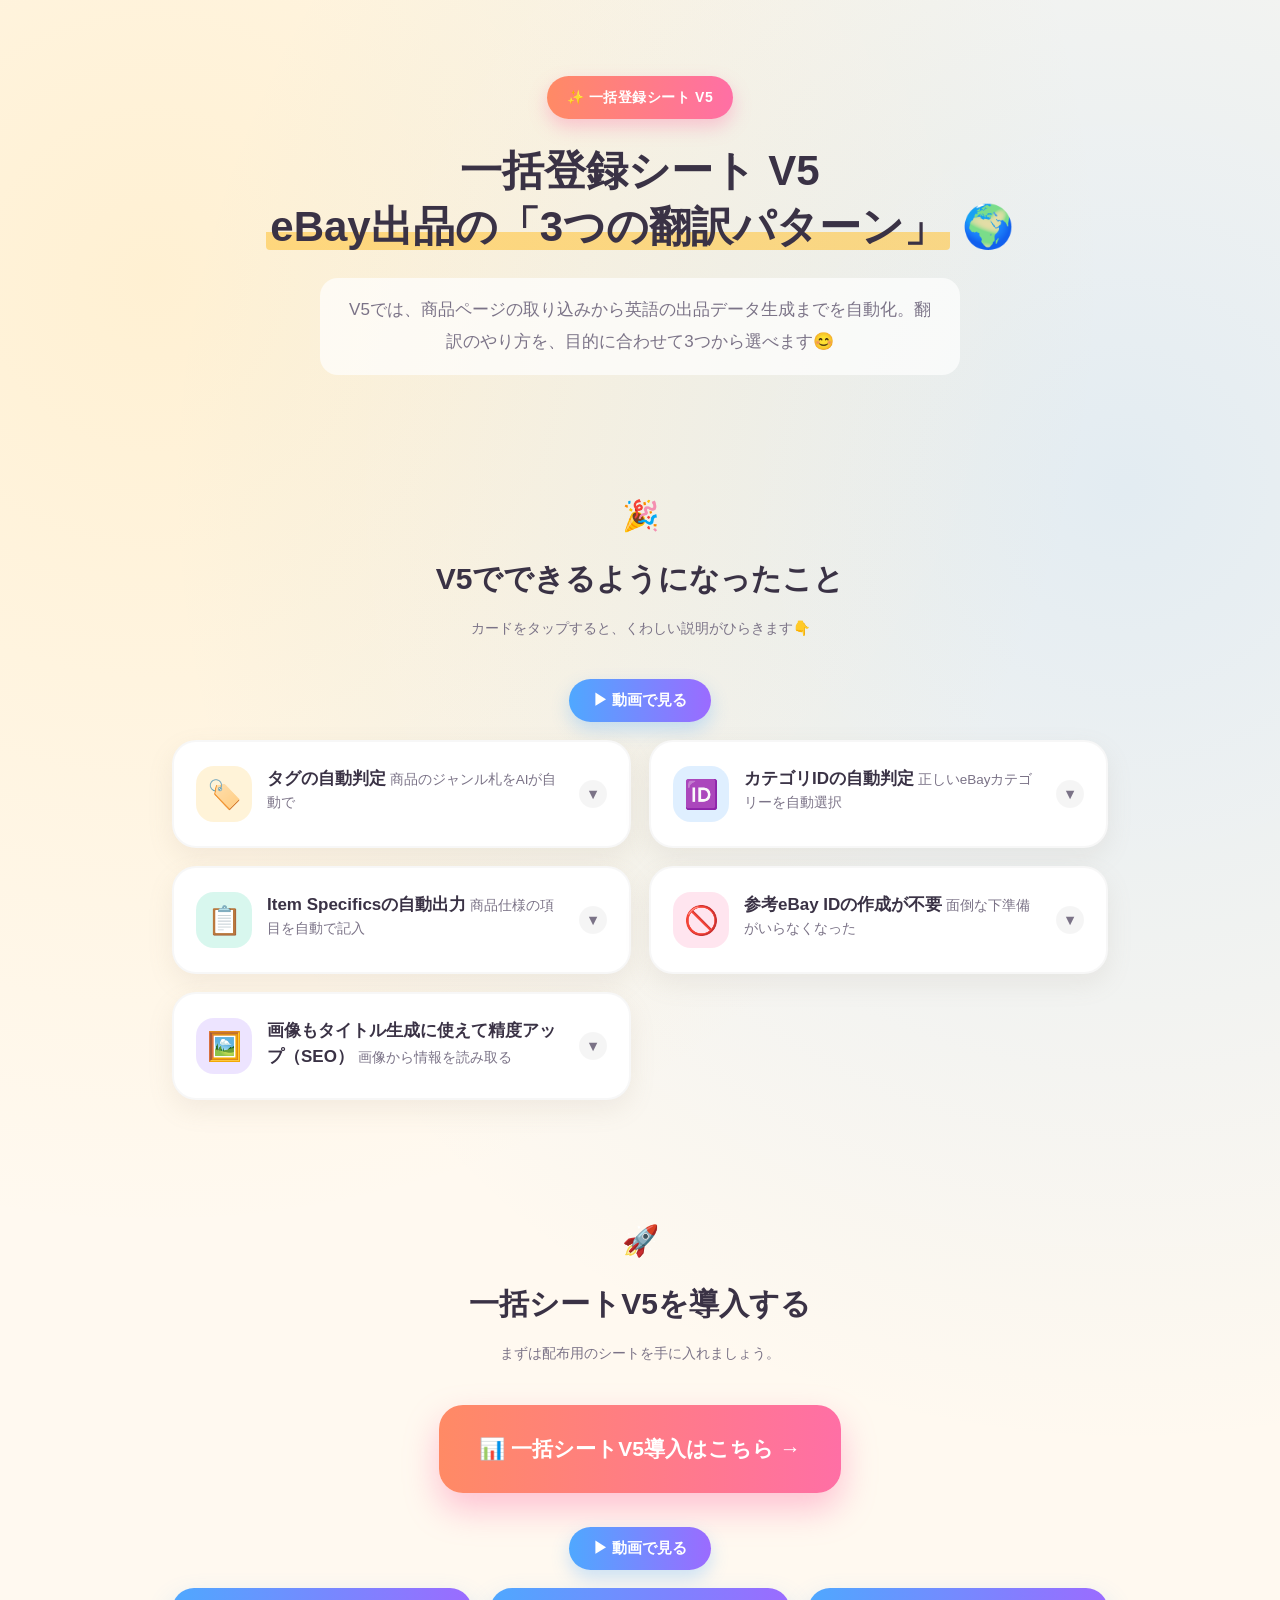
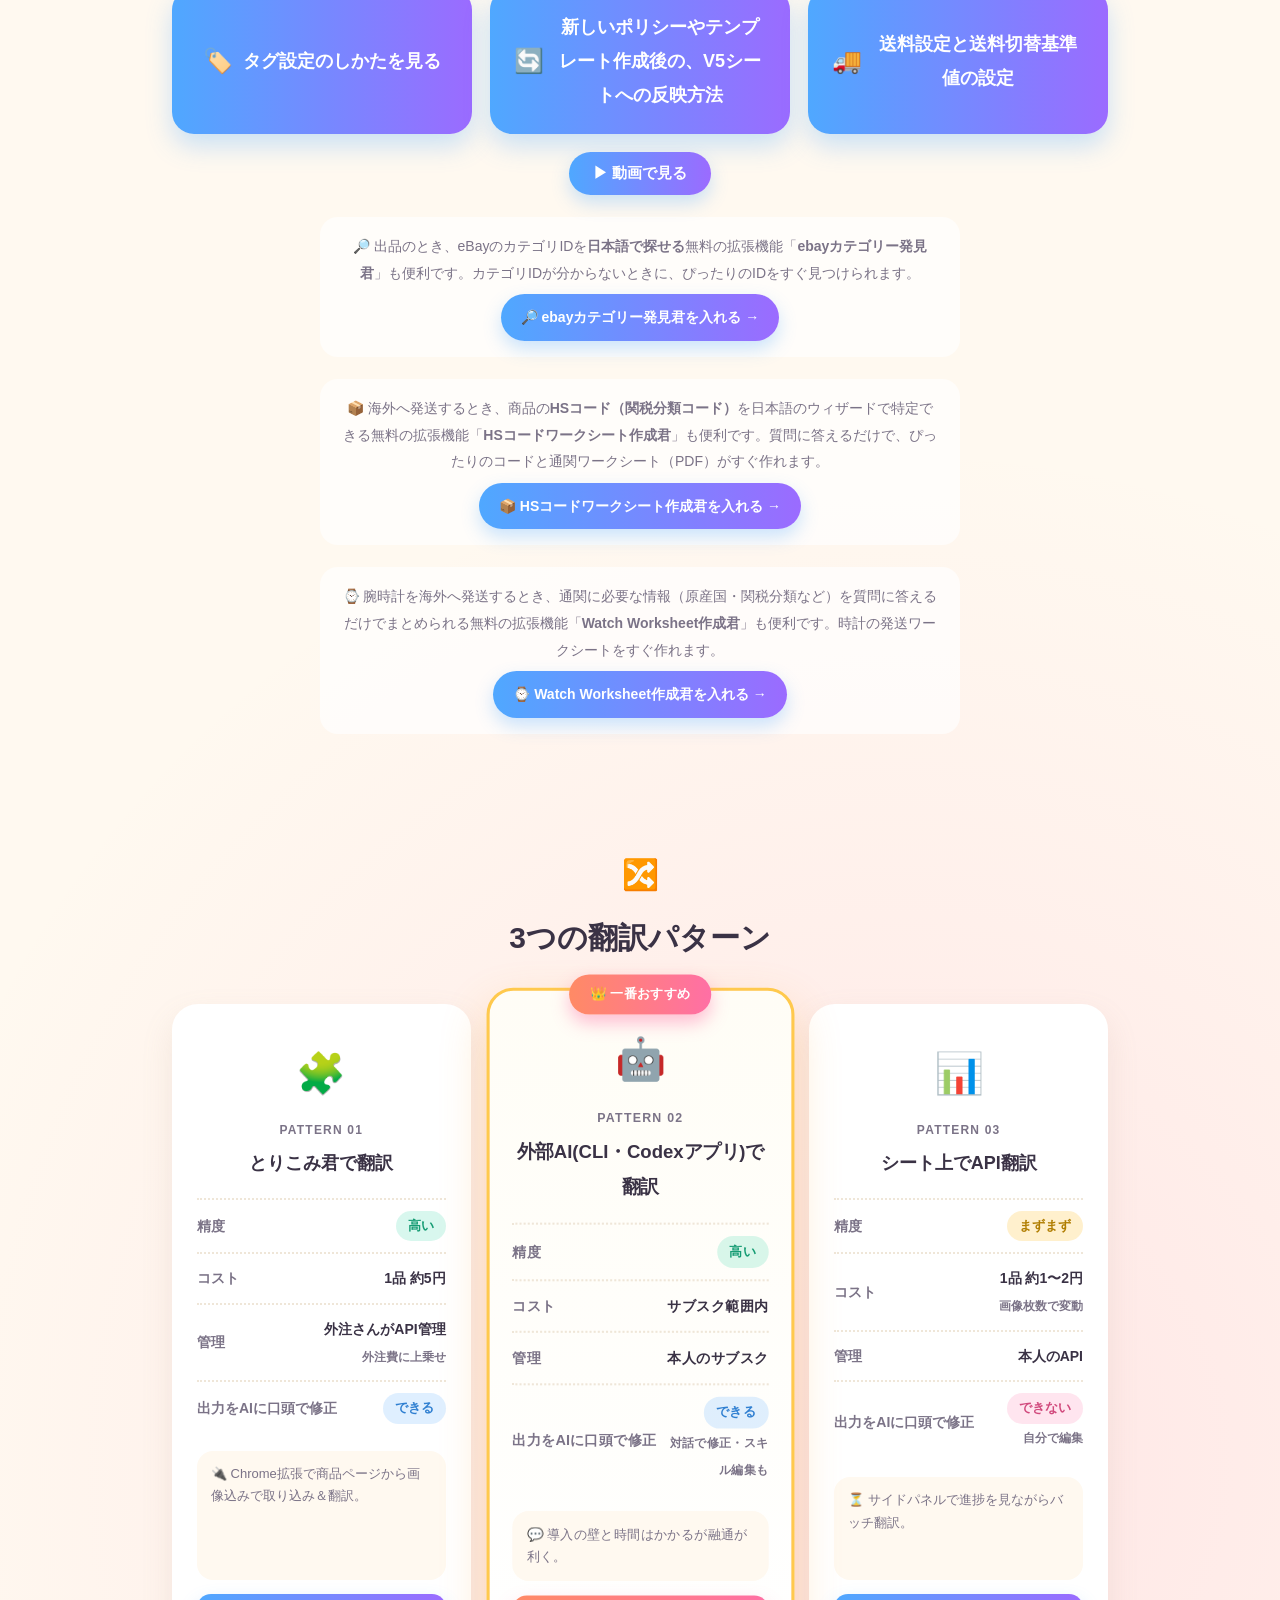
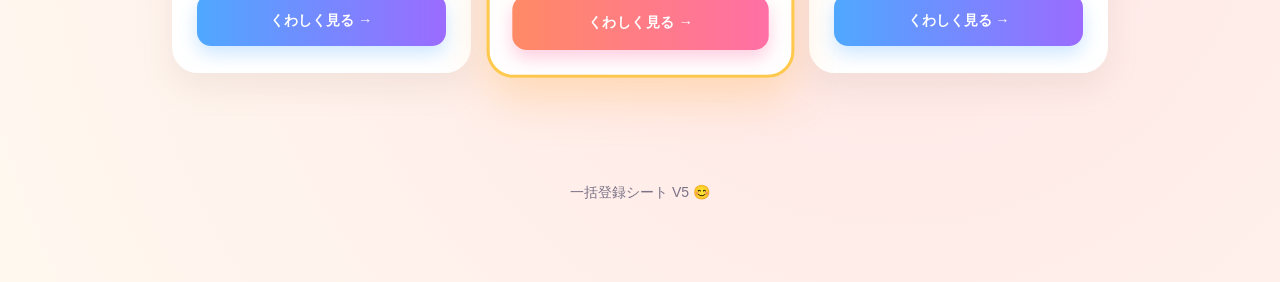
==== commit 7568d4a5: "docs: 同期手順ページをポリシー・テンプレート両対応に更新（題名変更、初期設定が必要な理由の注意書きを追加） Co-Authored-By: Claude Fable 5.1 <noreply@a" ====
--- a/index.html
+++ b/index.html
@@ -399,7 +399,7 @@
       <div class="video-btn-wrap"><button class="video-btn" data-video="videos/02_intro.mp4">▶ 動画で見る</button></div>
       <div class="nextstep">
         <a class="big-btn secondary" href="tags.html"><span class="b-emoji" aria-hidden="true">🏷️</span>タグ設定のしかたを見る</a>
-        <a class="big-btn secondary" href="template-sync.html"><span class="b-emoji" aria-hidden="true">🔄</span>新規テンプレート作成後の、一括シートとの同期方法</a>
+        <a class="big-btn secondary" href="template-sync.html"><span class="b-emoji" aria-hidden="true">🔄</span>新しいポリシーやテンプレート作成後の、V5シートへの反映方法</a>
         <a class="big-btn secondary" href="shipping-settings.html"><span class="b-emoji" aria-hidden="true">🚚</span>送料設定と送料切替基準値の設定</a>
       </div>
       <div class="video-btn-wrap"><button class="video-btn" data-video="videos/03_tags.mp4">▶ 動画で見る</button></div>
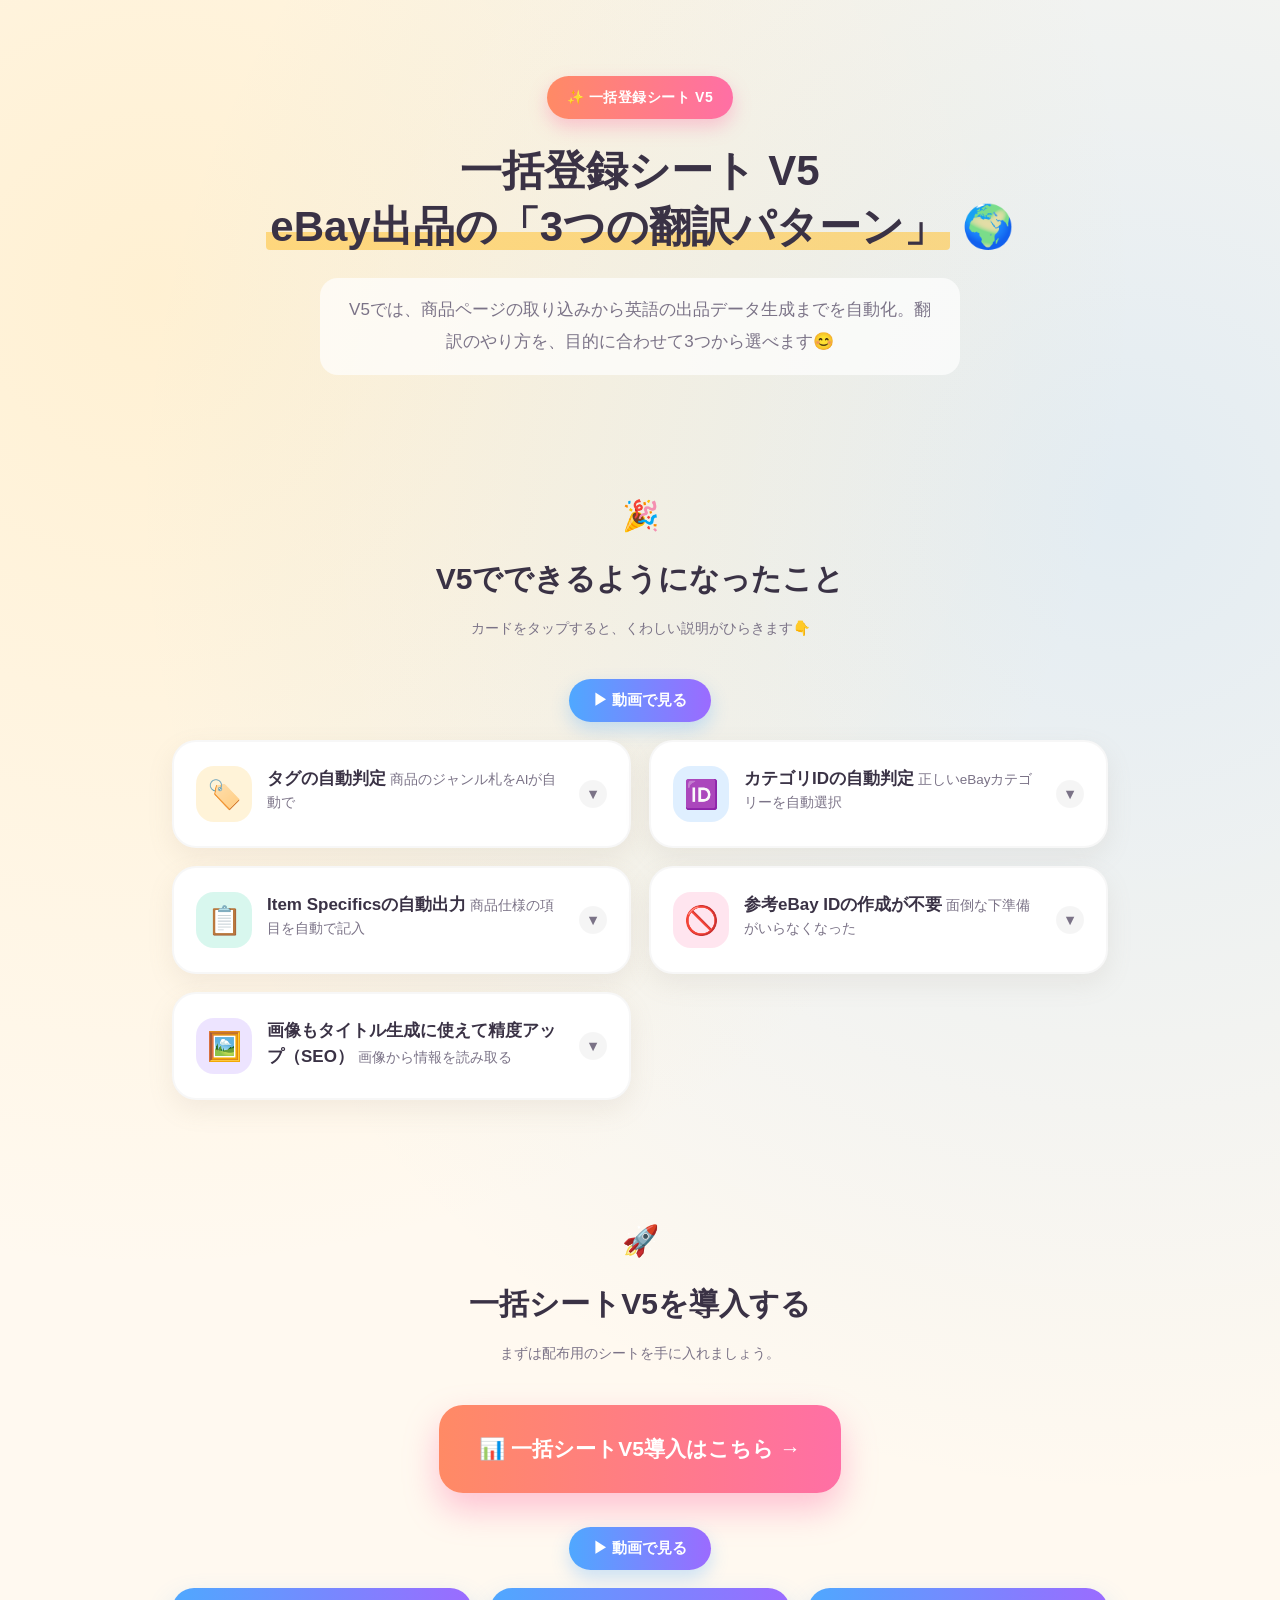
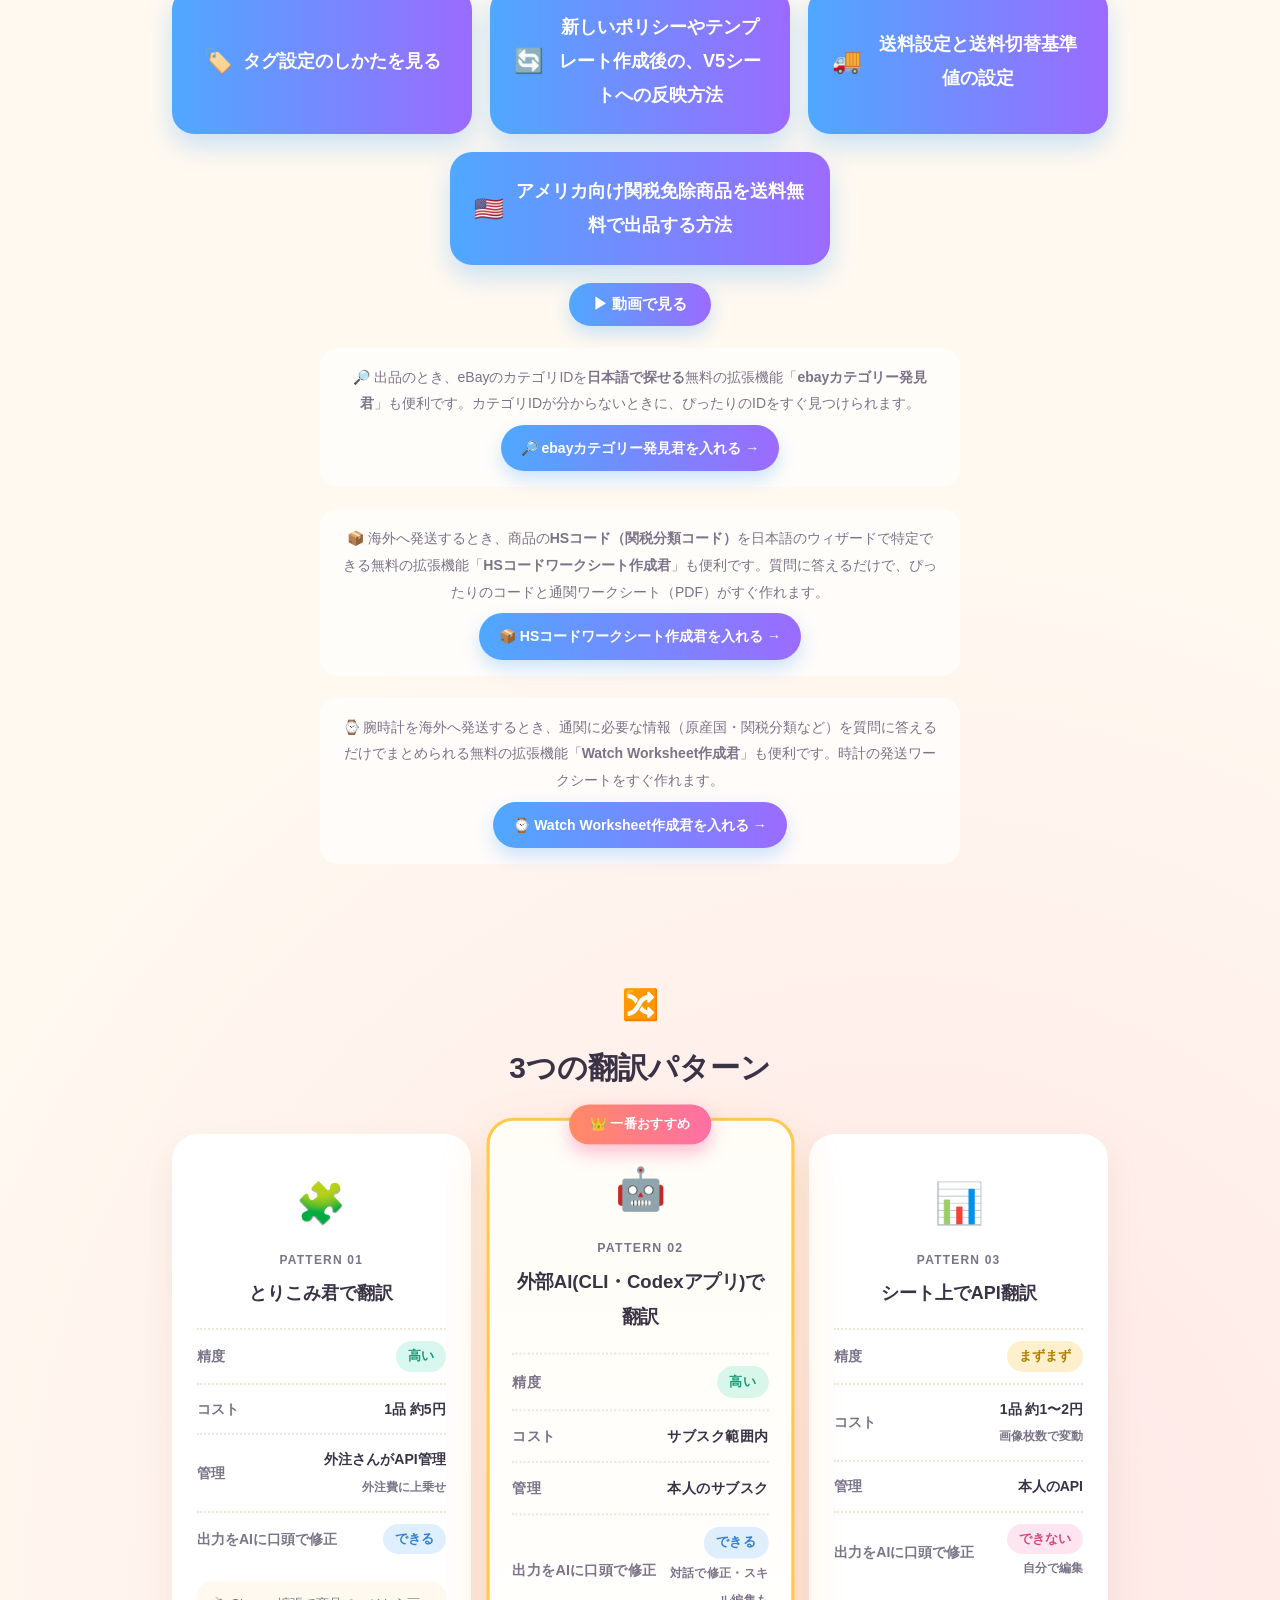
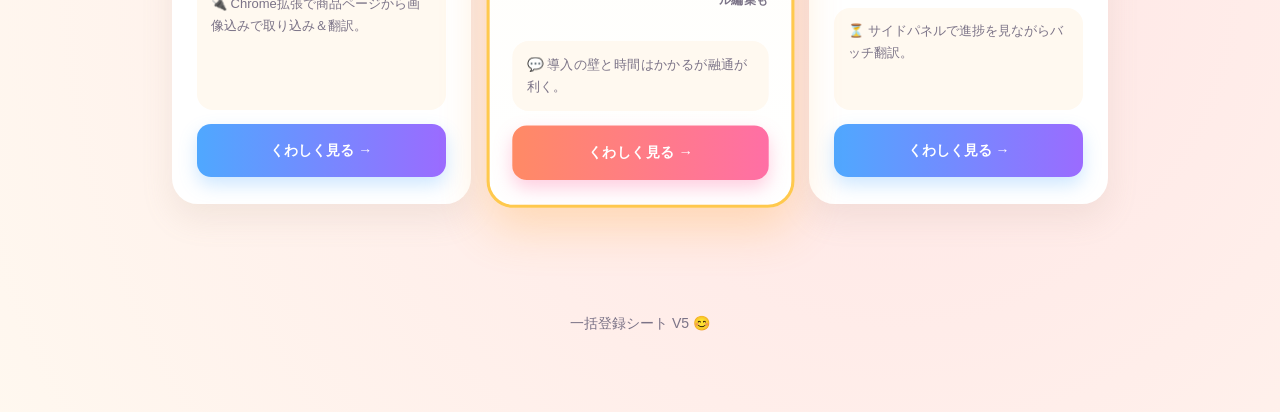
==== commit 434c16f4: "feat: アメリカ向け関税免除商品を送料無料で出品する方法ページを追加し、トップに4つ目のボタンを設置 Co-Authored-By: Claude Fable 5.1 <noreply@anthr" ====
--- a/index.html
+++ b/index.html
@@ -401,6 +401,7 @@
         <a class="big-btn secondary" href="tags.html"><span class="b-emoji" aria-hidden="true">🏷️</span>タグ設定のしかたを見る</a>
         <a class="big-btn secondary" href="template-sync.html"><span class="b-emoji" aria-hidden="true">🔄</span>新しいポリシーやテンプレート作成後の、V5シートへの反映方法</a>
         <a class="big-btn secondary" href="shipping-settings.html"><span class="b-emoji" aria-hidden="true">🚚</span>送料設定と送料切替基準値の設定</a>
+        <a class="big-btn secondary" href="taxfree-free-shipping.html"><span class="b-emoji" aria-hidden="true">🇺🇸</span>アメリカ向け関税免除商品を送料無料で出品する方法</a>
       </div>
       <div class="video-btn-wrap"><button class="video-btn" data-video="videos/03_tags.mp4">▶ 動画で見る</button></div>
       <p class="tool-note">🔎 出品のとき、eBayのカテゴリIDを<strong>日本語で探せる</strong>無料の拡張機能「<strong>ebayカテゴリー発見君</strong>」も便利です。カテゴリIDが分からないときに、ぴったりのIDをすぐ見つけられます。<br><a class="tool-link" href="https://chromewebstore.google.com/detail/ebay%E3%82%AB%E3%83%86%E3%82%B4%E3%83%AA%E3%83%BC%E7%99%BA%E8%A6%8B%E5%90%9B/odkfnbgokfieockaliialpdjpjalhfab" target="_blank" rel="noopener">🔎 ebayカテゴリー発見君を入れる →</a></p>
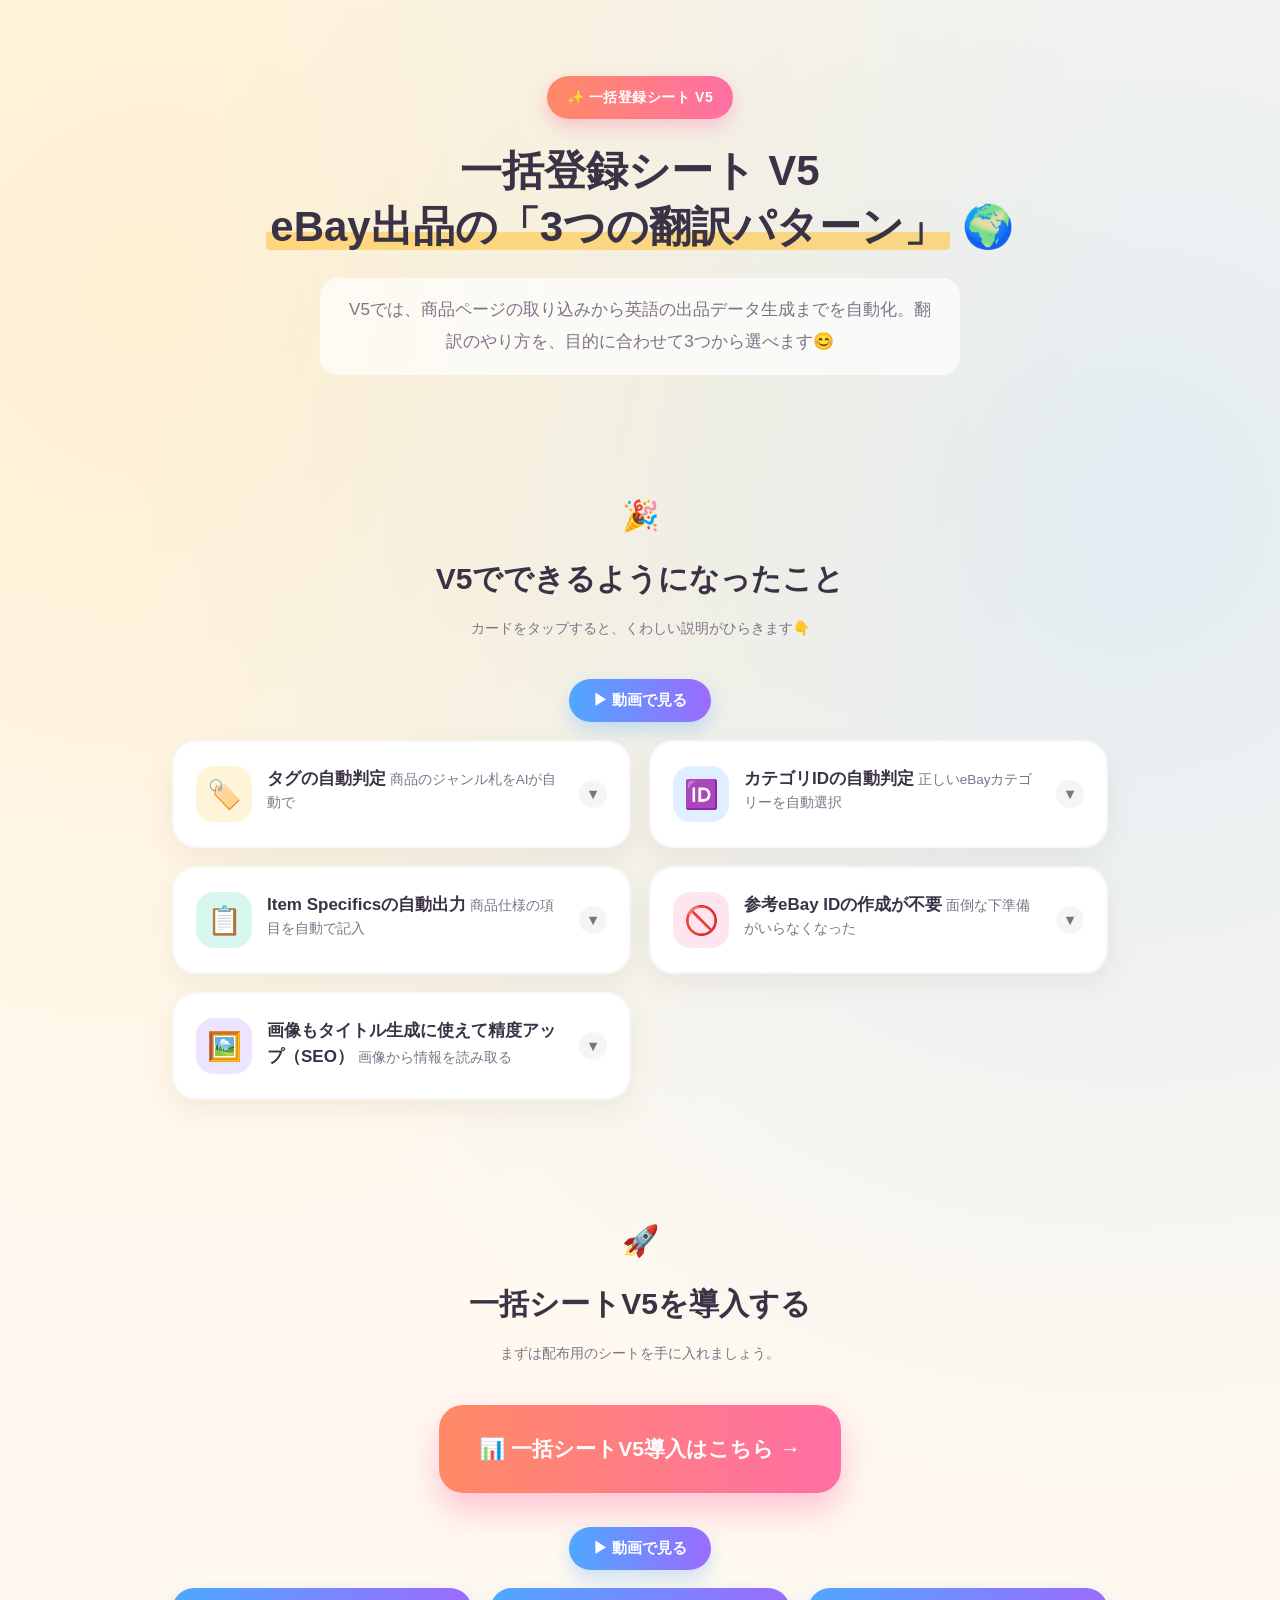
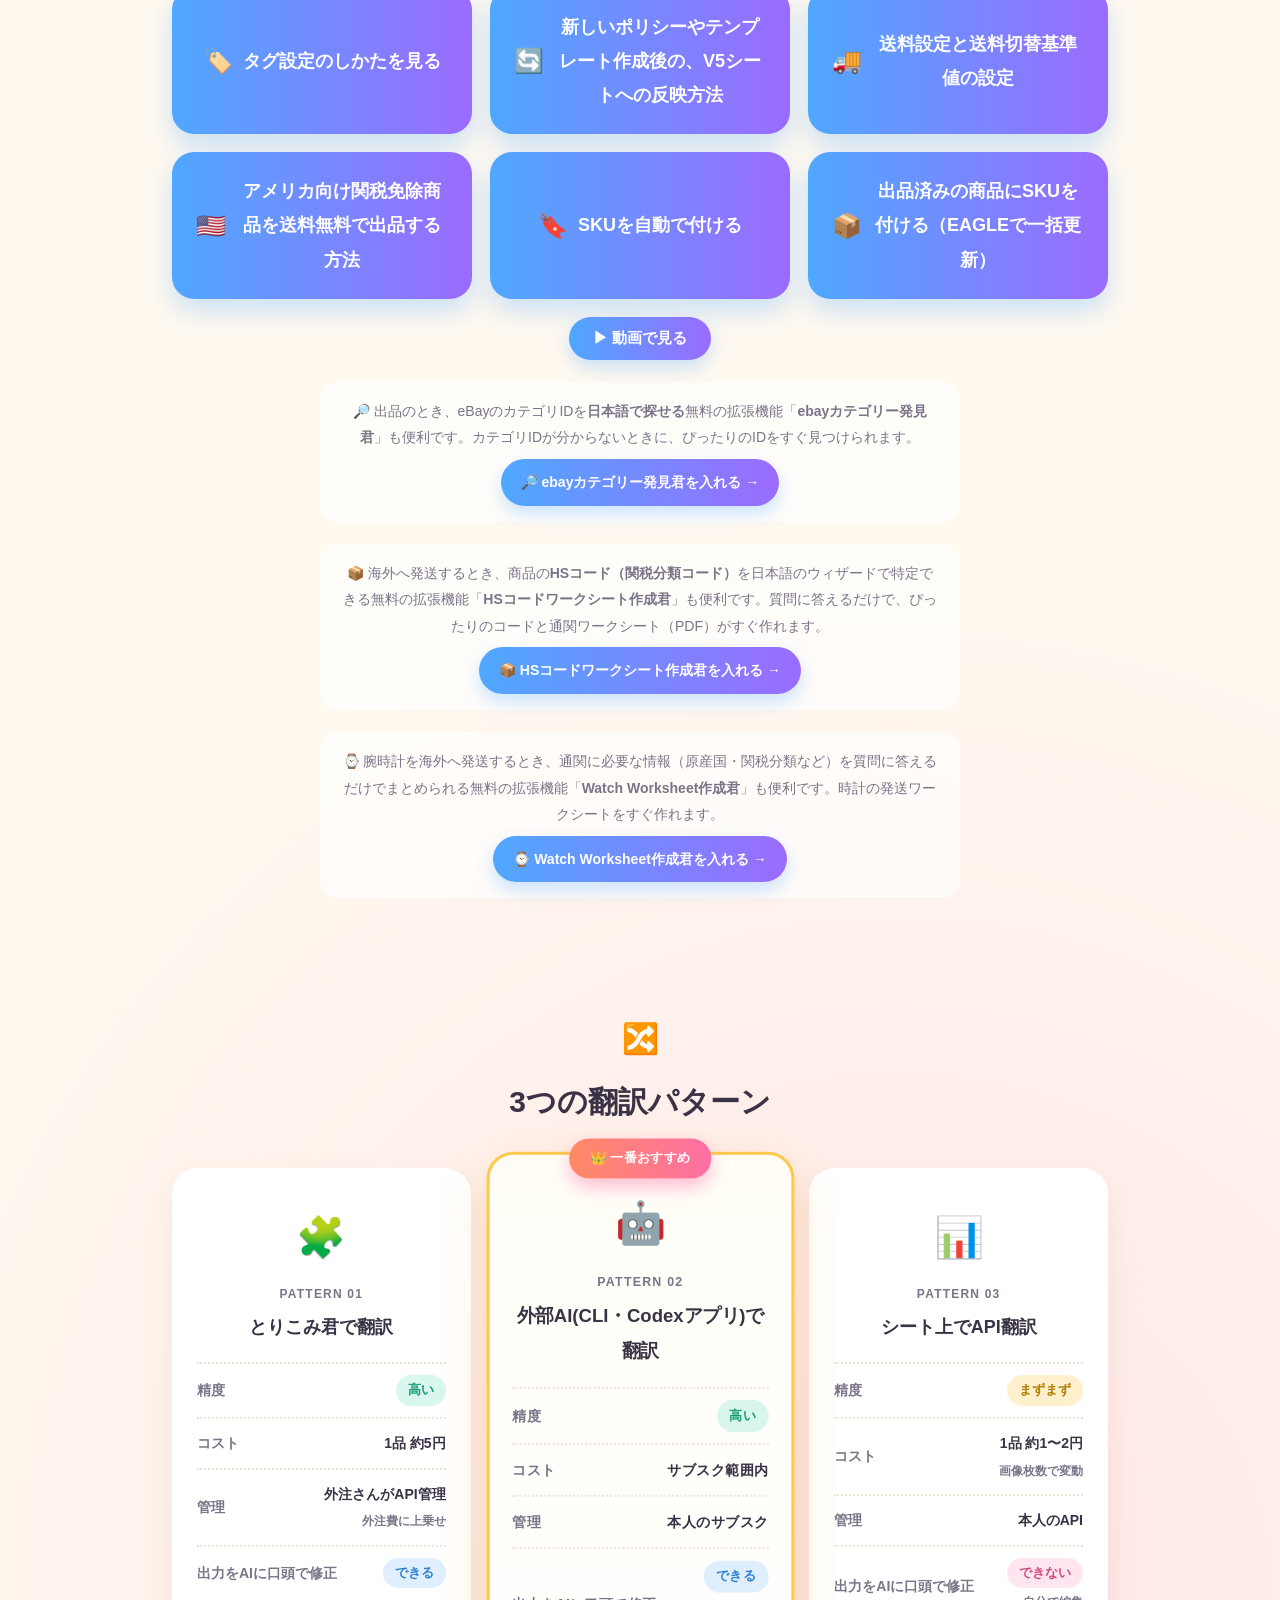
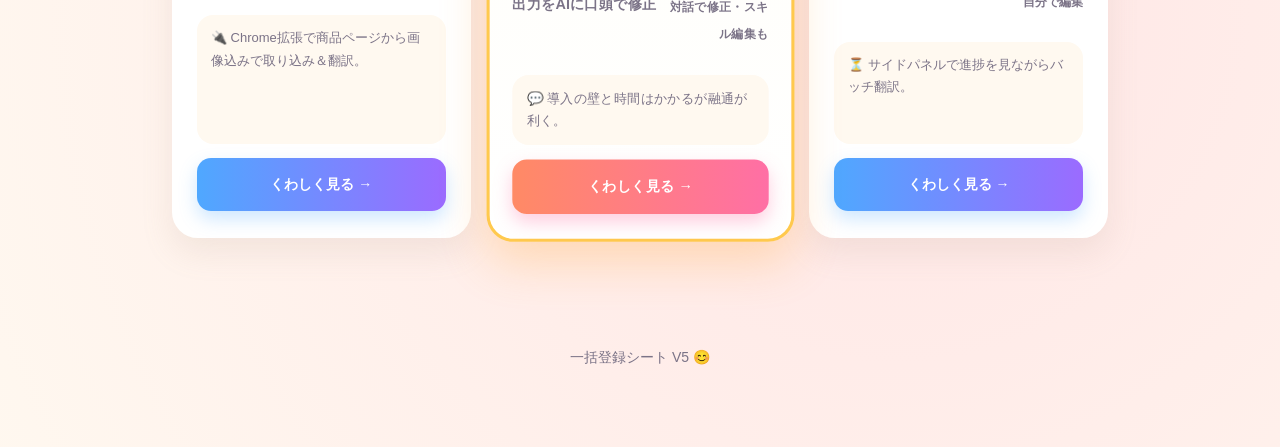
==== commit e05da66e: "feat: SKUの説明を独立した2ページに分け、トップにボタンを追加（SKUを自動で付ける／出品済みの商品にSKUを付ける） Co-Authored-By: Claude Fable 5.2 <no" ====
--- a/index.html
+++ b/index.html
@@ -402,6 +402,8 @@
         <a class="big-btn secondary" href="template-sync.html"><span class="b-emoji" aria-hidden="true">🔄</span>新しいポリシーやテンプレート作成後の、V5シートへの反映方法</a>
         <a class="big-btn secondary" href="shipping-settings.html"><span class="b-emoji" aria-hidden="true">🚚</span>送料設定と送料切替基準値の設定</a>
         <a class="big-btn secondary" href="taxfree-free-shipping.html"><span class="b-emoji" aria-hidden="true">🇺🇸</span>アメリカ向け関税免除商品を送料無料で出品する方法</a>
+        <a class="big-btn secondary" href="sku-auto.html"><span class="b-emoji" aria-hidden="true">🔖</span>SKUを自動で付ける</a>
+        <a class="big-btn secondary" href="sku-update.html"><span class="b-emoji" aria-hidden="true">📦</span>出品済みの商品にSKUを付ける（EAGLEで一括更新）</a>
       </div>
       <div class="video-btn-wrap"><button class="video-btn" data-video="videos/03_tags.mp4">▶ 動画で見る</button></div>
       <p class="tool-note">🔎 出品のとき、eBayのカテゴリIDを<strong>日本語で探せる</strong>無料の拡張機能「<strong>ebayカテゴリー発見君</strong>」も便利です。カテゴリIDが分からないときに、ぴったりのIDをすぐ見つけられます。<br><a class="tool-link" href="https://chromewebstore.google.com/detail/ebay%E3%82%AB%E3%83%86%E3%82%B4%E3%83%AA%E3%83%BC%E7%99%BA%E8%A6%8B%E5%90%9B/odkfnbgokfieockaliialpdjpjalhfab" target="_blank" rel="noopener">🔎 ebayカテゴリー発見君を入れる →</a></p>
